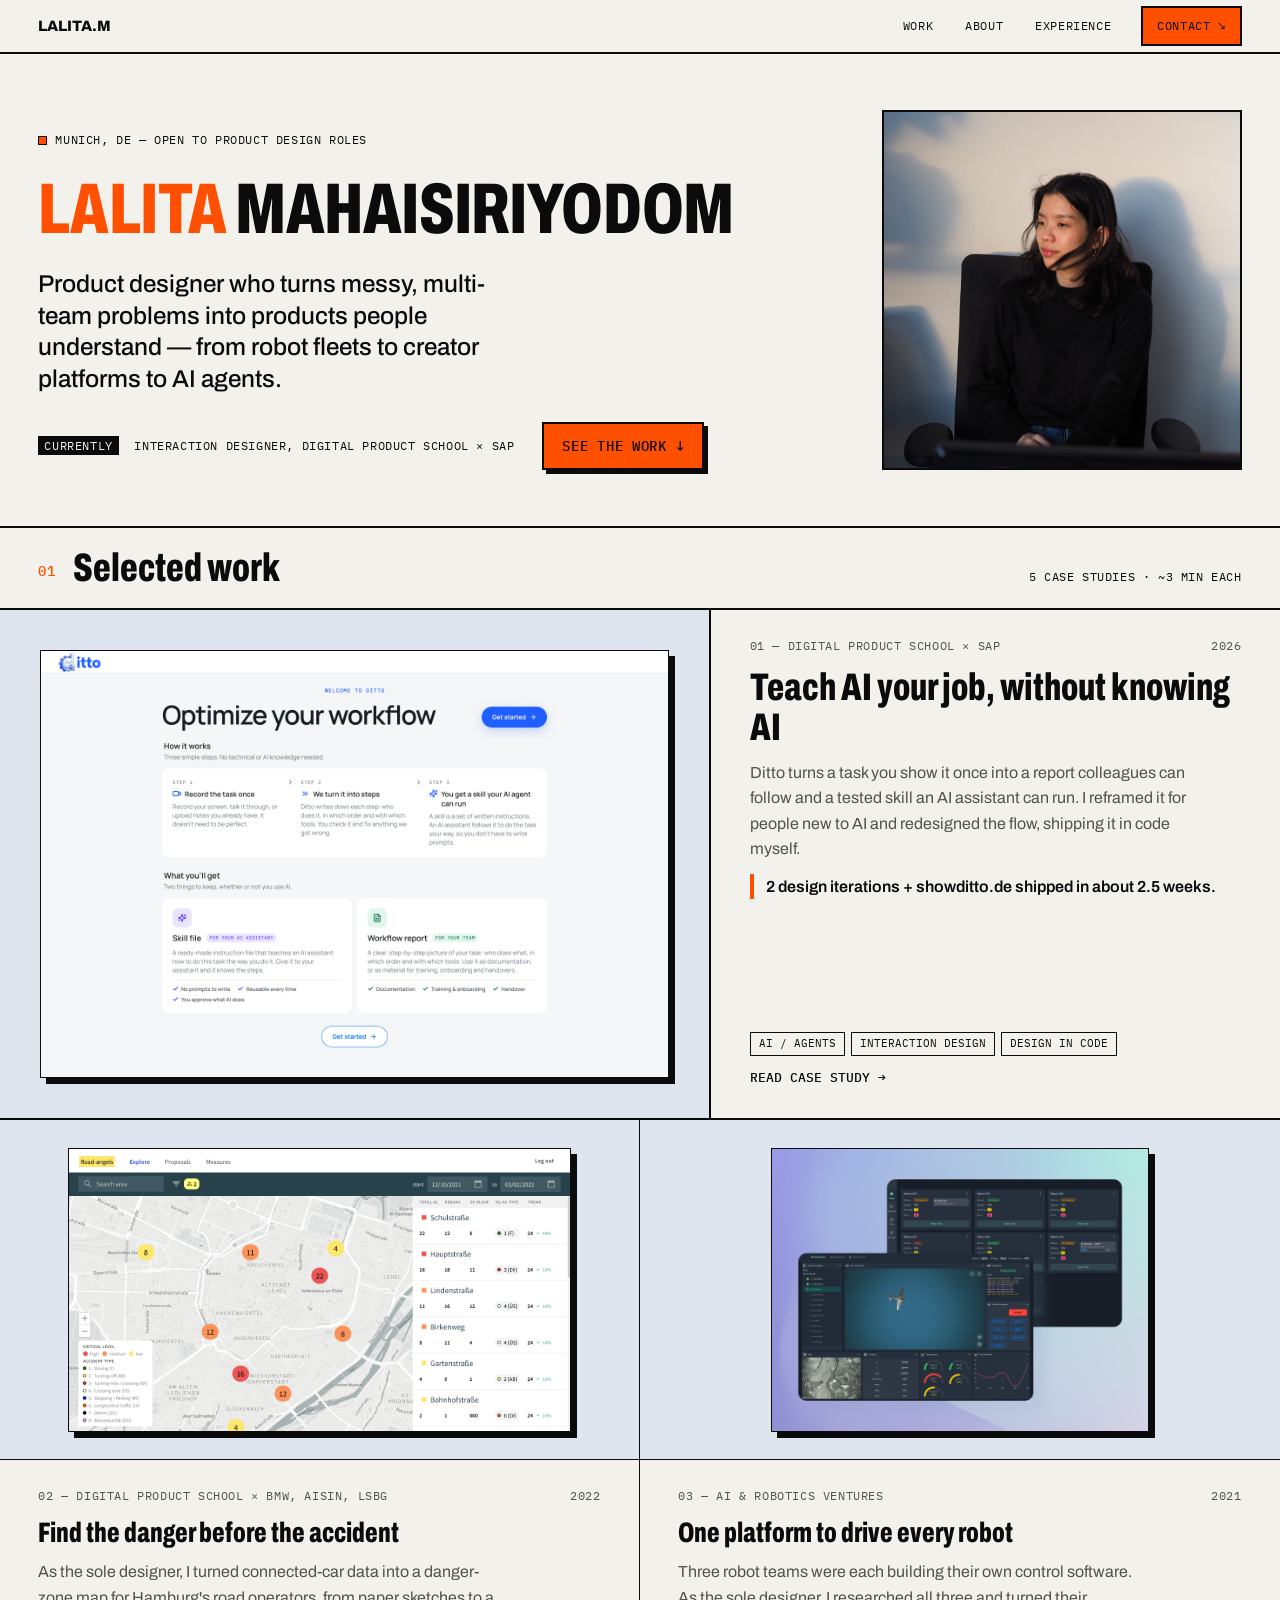
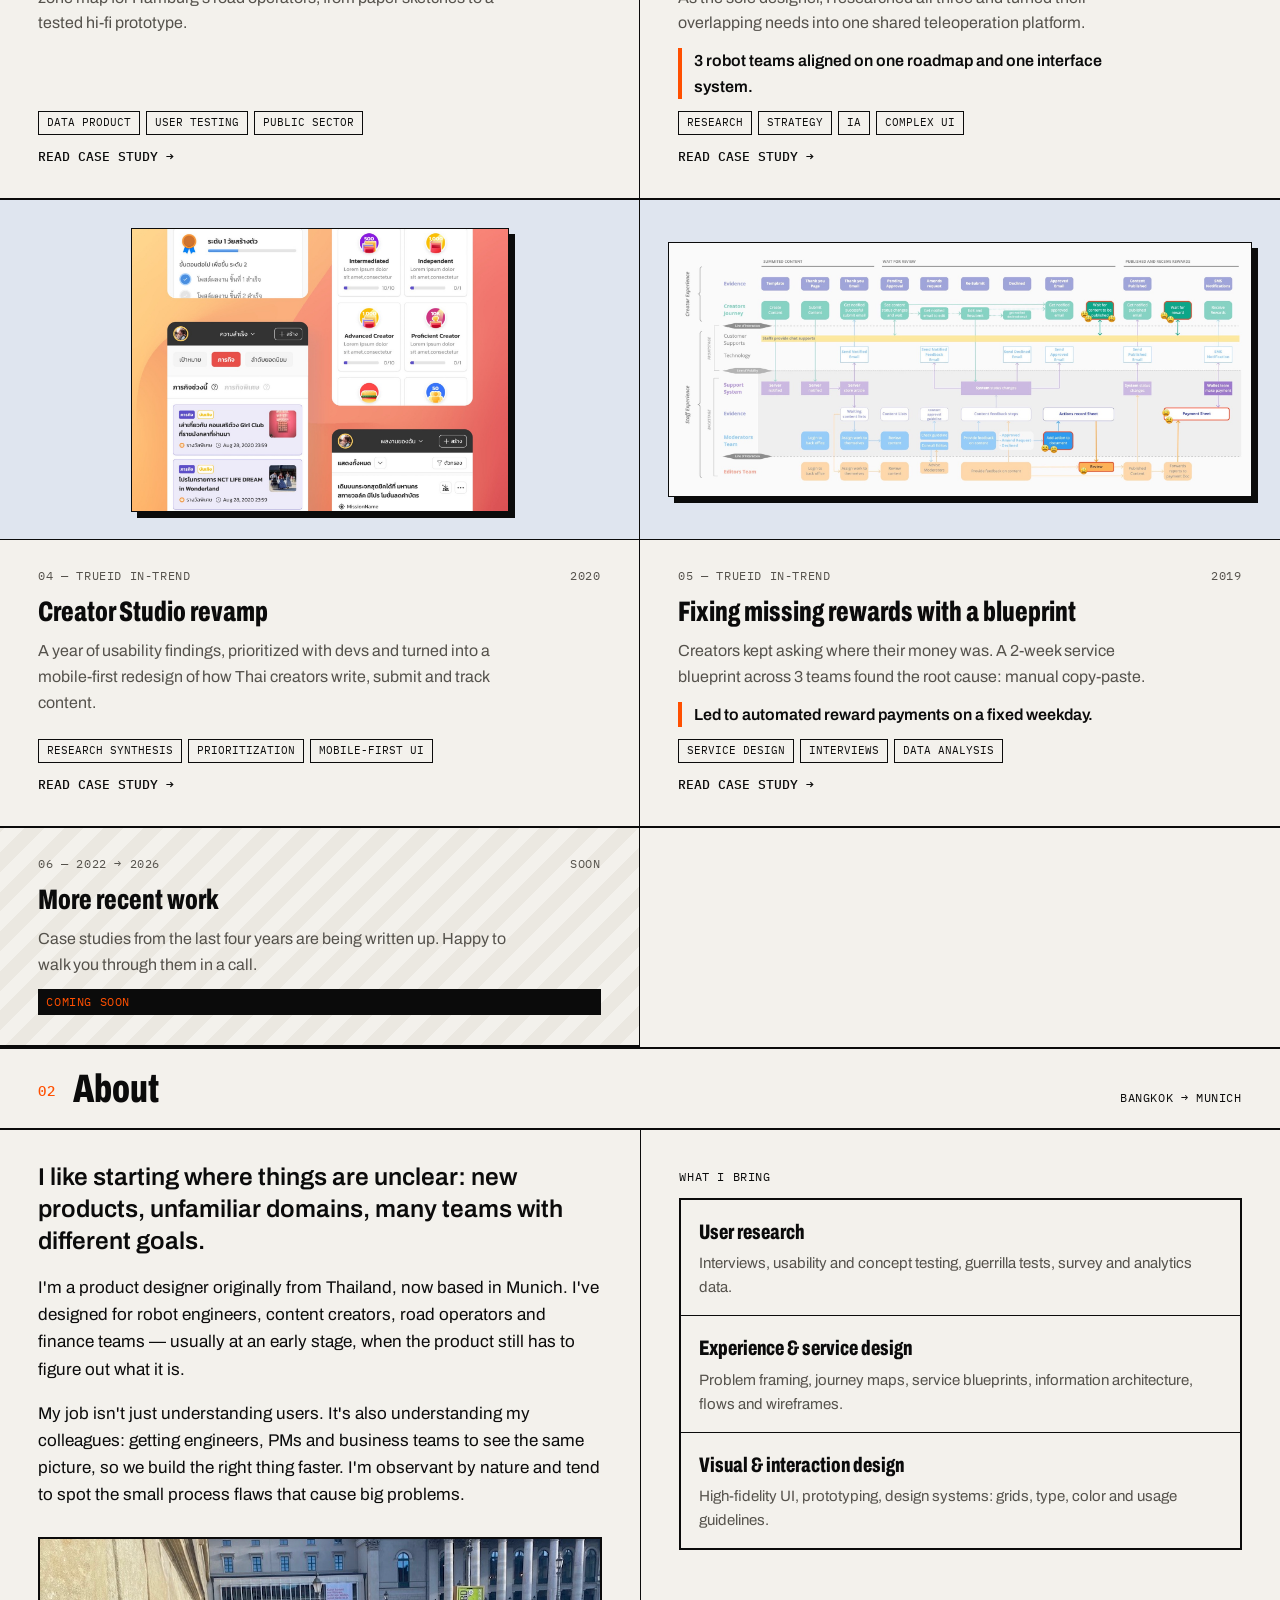
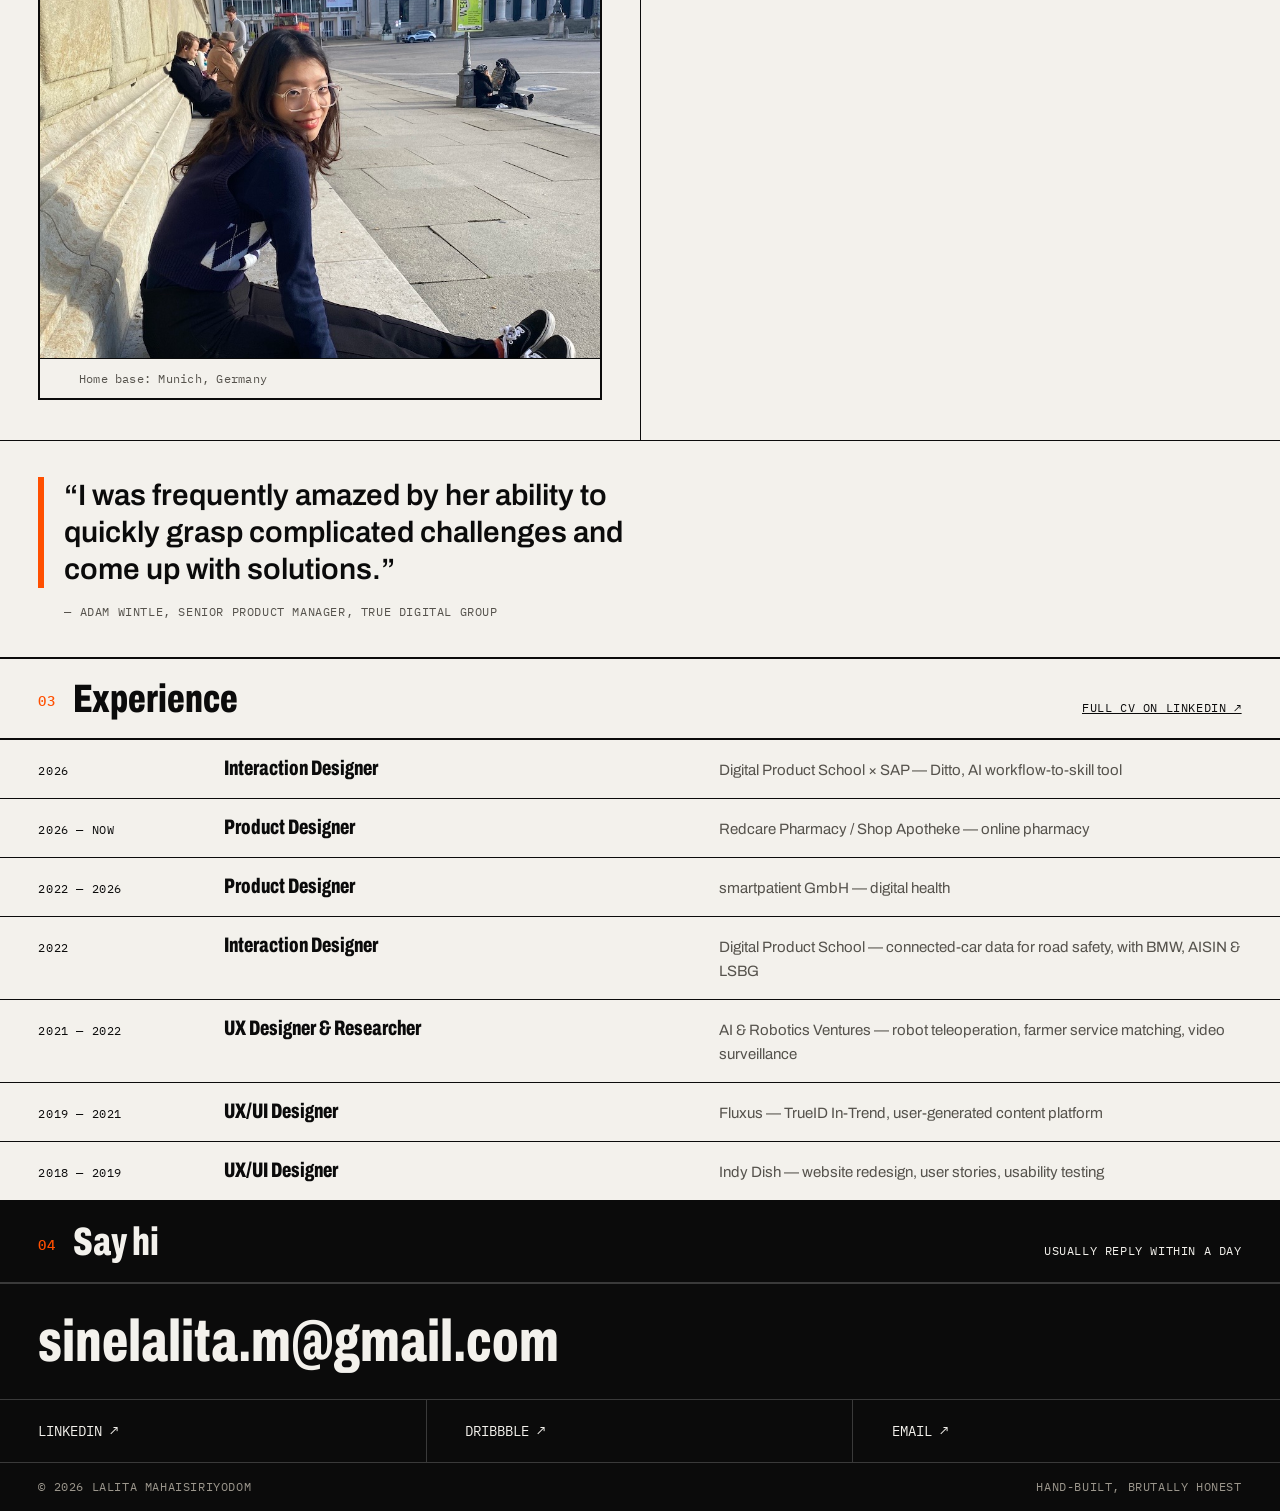
==== index.html @ e08ae497 "Iteration 2: toned-down brutalism - Name ~45% smaller on one line beside the portrait; marquee remov" ====
<!doctype html>
<html lang="en">
<head>
  <meta charset="utf-8" />
  <meta name="viewport" content="width=device-width, initial-scale=1" />
  <title>Lalita Mahaisiriyodom — Product Designer</title>
  <meta name="description" content="Product designer in Munich. I turn complex, multi-team problems into clear products — from robot fleets to creator platforms to AI workflows." />
  <meta property="og:title" content="Lalita Mahaisiriyodom — Product Designer" />
  <meta property="og:description" content="Research-led product designer in Munich. Selected work and case studies." />
  <meta property="og:image" content="img/portrait-light.jpg" />
  <link rel="icon" href="data:image/svg+xml,<svg xmlns='http://www.w3.org/2000/svg' viewBox='0 0 100 100'><rect width='100' height='100' fill='%23ff4f00'/><text x='50' y='74' font-size='70' font-family='Arial Black,Arial' font-weight='900' text-anchor='middle'>L</text></svg>" />
  <link rel="preconnect" href="https://fonts.googleapis.com" />
  <link rel="preconnect" href="https://fonts.gstatic.com" crossorigin />
  <link href="https://fonts.googleapis.com/css2?family=Archivo:wdth,wght@62..125,400..900&family=IBM+Plex+Mono:wght@400;500&display=swap" rel="stylesheet" />
  <link rel="stylesheet" href="style.css" />
</head>
<body>

  <header class="bar">
    <a class="home" href="#top">LALITA.M</a>
    <nav class="mono">
      <a href="#work">Work</a>
      <a href="#about">About</a>
      <a href="#experience">Experience</a>
      <a class="cta" href="#contact">Contact ↘</a>
    </nav>
  </header>

  <main id="top">
    <!-- ================= HERO ================= -->
    <section class="hero">
      <div class="hero-main">
        <div class="hero-text">
          <p class="mono"><i class="dot"></i>Munich, DE — open to product design roles</p>
          <h1 class="hero-name"><span class="nick">Lalita</span> Mahaisiriyodom</h1>
          <p class="hero-lede">Product designer who turns messy, multi-team problems into products people understand — from robot fleets to creator platforms to AI agents.</p>
          <div class="hero-foot">
            <p class="mono"><span class="label-inv">Currently</span> Interaction designer, Digital Product School × SAP</p>
            <a class="btn" href="#work">See the work ↓</a>
          </div>
        </div>
        <div class="hero-photo">
          <img src="img/portrait-light.jpg" alt="Lalita sitting in an office chair in late afternoon light" />
        </div>
      </div>
    </section>

    <!-- ================= WORK ================= -->
    <section class="section" id="work">
      <div class="section-head">
        <h2><span class="num">01</span> Selected work</h2>
        <span class="mono">5 case studies · ~3 min each</span>
      </div>

      <div class="work-grid">
        <a class="card card-feature" href="work/ditto.html">
          <div class="card-img"><img src="img/ditto-welcome.png" alt="Ditto welcome page: Optimize your workflow" /></div>
          <div class="card-body">
            <div class="card-meta mono"><span>01 — Digital Product School × SAP</span><span>2026</span></div>
            <h3>Teach AI your job, without knowing AI</h3>
            <p>Ditto turns a task you show it once into a report colleagues can follow and a tested skill an AI assistant can run. I reframed it for people new to AI and redesigned the flow, shipping it in code myself.</p>
            <p class="impact">2 design iterations + showditto.de shipped in about 2.5 weeks.</p>
            <div class="tags"><span>AI / agents</span><span>Interaction design</span><span>Design in code</span></div>
            <span class="go">Read case study →</span>
          </div>
        </a>

        <a class="card" href="work/accident-busters.html">
          <div class="card-img"><img src="img/ab-final-map.jpg" alt="Accident Busters map of danger zones with a ranked list of streets" /></div>
          <div class="card-body">
            <div class="card-meta mono"><span>02 — Digital Product School × BMW, AISIN, LSBG</span><span>2022</span></div>
            <h3>Find the danger before the accident</h3>
            <p>As the sole designer, I turned connected-car data into a danger-zone map for Hamburg's road operators, from paper sketches to a tested hi-fi prototype.</p>
            <div class="tags"><span>Data product</span><span>User testing</span><span>Public sector</span></div>
            <span class="go">Read case study →</span>
          </div>
        </a>

        <a class="card" href="work/teleops.html">
          <div class="card-img"><img src="img/teleops-hero.jpg" alt="Dark teleoperation dashboard showing a live drone camera feed and robot telemetry" /></div>
          <div class="card-body">
            <div class="card-meta mono"><span>03 — AI &amp; Robotics Ventures</span><span>2021</span></div>
            <h3>One platform to drive every robot</h3>
            <p>Three robot teams were each building their own control software. As the sole designer, I researched all three and turned their overlapping needs into one shared teleoperation platform.</p>
            <p class="impact">3 robot teams aligned on one roadmap and one interface system.</p>
            <div class="tags"><span>Research</span><span>Strategy</span><span>IA</span><span>Complex UI</span></div>
            <span class="go">Read case study →</span>
          </div>
        </a>

        <a class="card" href="work/creator-studio.html">
          <div class="card-img"><img src="img/intrend-hero.jpg" alt="Mobile and desktop screens of the In-Trend creator studio" /></div>
          <div class="card-body">
            <div class="card-meta mono"><span>04 — TrueID In-Trend</span><span>2020</span></div>
            <h3>Creator Studio revamp</h3>
            <p>A year of usability findings, prioritized with devs and turned into a mobile-first redesign of how Thai creators write, submit and track content.</p>
            <div class="tags"><span>Research synthesis</span><span>Prioritization</span><span>Mobile-first UI</span></div>
            <span class="go">Read case study →</span>
          </div>
        </a>

        <a class="card" href="work/service-blueprint.html">
          <div class="card-img"><img src="img/blueprint-wide.jpg" alt="Service design blueprint with swimlanes for creators, editors and wallet team" /></div>
          <div class="card-body">
            <div class="card-meta mono"><span>05 — TrueID In-Trend</span><span>2019</span></div>
            <h3>Fixing missing rewards with a blueprint</h3>
            <p>Creators kept asking where their money was. A 2-week service blueprint across 3 teams found the root cause: manual copy-paste.</p>
            <p class="impact">Led to automated reward payments on a fixed weekday.</p>
            <div class="tags"><span>Service design</span><span>Interviews</span><span>Data analysis</span></div>
            <span class="go">Read case study →</span>
          </div>
        </a>


        <div class="card card-wip">
          <div class="card-body">
            <div class="card-meta mono"><span>06 — 2022 → 2026</span><span>Soon</span></div>
            <h3>More recent work</h3>
            <p>Case studies from the last four years are being written up. Happy to walk you through them in a call.</p>
            <span class="stamp mono">Coming soon</span>
          </div>
        </div>
      </div>
    </section>

    <!-- ================= ABOUT ================= -->
    <section class="section" id="about">
      <div class="section-head">
        <h2><span class="num">02</span> About</h2>
        <span class="mono">Bangkok → Munich</span>
      </div>
      <div class="about">
        <div>
          <p class="big">I like starting where things are unclear: new products, unfamiliar domains, many teams with different goals.</p>
          <p>I'm a product designer originally from Thailand, now based in Munich. I've designed for robot engineers, content creators, road operators and finance teams — usually at an early stage, when the product still has to figure out what it is.</p>
          <p>My job isn't just understanding users. It's also understanding my colleagues: getting engineers, PMs and business teams to see the same picture, so we build the right thing faster. I'm observant by nature and tend to spot the small process flaws that cause big problems.</p>
          <figure class="about-photo">
            <img src="img/munich.jpg" alt="Lalita sitting on the steps in front of the Nationaltheater in Munich" />
            <figcaption>Home base: Munich, Germany</figcaption>
          </figure>
        </div>
        <div>
          <span class="label">What I bring</span>
          <div class="skills">
            <div>
              <h4>User research</h4>
              <p>Interviews, usability and concept testing, guerrilla tests, survey and analytics data.</p>
            </div>
            <div>
              <h4>Experience &amp; service design</h4>
              <p>Problem framing, journey maps, service blueprints, information architecture, flows and wireframes.</p>
            </div>
            <div>
              <h4>Visual &amp; interaction design</h4>
              <p>High-fidelity UI, prototyping, design systems: grids, type, color and usage guidelines.</p>
            </div>
          </div>
        </div>
      </div>
      <div class="quote">
        <blockquote>“I was frequently amazed by her ability to quickly grasp complicated challenges and come up with solutions.”</blockquote>
        <cite class="mono">— Adam Wintle, Senior Product Manager, True Digital Group</cite>
      </div>
    </section>

    <!-- ================= EXPERIENCE ================= -->
    <section class="section" id="experience">
      <div class="section-head">
        <h2><span class="num">03</span> Experience</h2>
        <a class="mono" href="https://www.linkedin.com/in/sinelalita" target="_blank" rel="noopener">Full CV on LinkedIn ↗</a>
      </div>
      <ul class="xp">
        <li>
          <span class="mono">2026</span>
          <span class="role">Interaction Designer</span>
          <span class="muted">Digital Product School × SAP — Ditto, AI workflow-to-skill tool</span>
        </li>
        <li>
          <span class="mono">2026 — Now</span>
          <span class="role">Product Designer</span>
          <span class="muted">Redcare Pharmacy / Shop Apotheke — online pharmacy</span>
        </li>
        <li>
          <span class="mono">2022 — 2026</span>
          <span class="role">Product Designer</span>
          <span class="muted">smartpatient GmbH — digital health</span>
        </li>
        <li>
          <span class="mono">2022</span>
          <span class="role">Interaction Designer</span>
          <span class="muted">Digital Product School — connected-car data for road safety, with BMW, AISIN &amp; LSBG</span>
        </li>
        <li>
          <span class="mono">2021 — 2022</span>
          <span class="role">UX Designer &amp; Researcher</span>
          <span class="muted">AI &amp; Robotics Ventures — robot teleoperation, farmer service matching, video surveillance</span>
        </li>
        <li>
          <span class="mono">2019 — 2021</span>
          <span class="role">UX/UI Designer</span>
          <span class="muted">Fluxus — TrueID In-Trend, user-generated content platform</span>
        </li>
        <li>
          <span class="mono">2018 — 2019</span>
          <span class="role">UX/UI Designer</span>
          <span class="muted">Indy Dish — website redesign, user stories, usability testing</span>
        </li>
      </ul>
    </section>

    <!-- ================= CONTACT ================= -->
    <section class="contact" id="contact">
      <div class="section-head">
        <h2><span class="num">04</span> Say hi</h2>
        <span class="mono">Usually reply within a day</span>
      </div>
      <a class="contact-big" href="mailto:sinelalita.m@gmail.com">sinelalita.m<br />@gmail.com</a>
      <div class="contact-links">
        <a href="https://www.linkedin.com/in/sinelalita" target="_blank" rel="noopener">LinkedIn ↗</a>
        <a href="https://dribbble.com/sinelalita" target="_blank" rel="noopener">Dribbble ↗</a>
        <a href="mailto:sinelalita.m@gmail.com">Email ↗</a>
      </div>
    </section>
  </main>

  <footer class="mono">
    <span>© 2026 Lalita Mahaisiriyodom</span>
    <span>Hand-built, brutally honest</span>
  </footer>
</body>
</html>
---- style.css ----
/* ==========================================================
   Lalita Mahaisiriyodom — portfolio · Iteration 2
   Toned-down brutalism: hard grid, mono labels, one accent.
   One loud element per screen. 2px lines for structure,
   1px inside. The work is the star, the frame stays calm.
   ========================================================== */

:root {
  --paper: #f3f1ec;
  --ink: #0b0b0b;
  --muted: #55524c;
  --accent: #ff4f00;
  --shot: #dfe5ef;
  --line: 2px solid var(--ink);
  --thin: 1px solid var(--ink);
  --gutter: clamp(16px, 3vw, 40px);
  --display: 'Archivo', 'Arial Narrow', sans-serif;
  --mono: 'IBM Plex Mono', ui-monospace, monospace;
}

* { box-sizing: border-box; margin: 0; padding: 0; }
html { scroll-behavior: smooth; }
body {
  background: var(--paper);
  color: var(--ink);
  font-family: var(--display);
  font-size: 17px;
  line-height: 1.6;
  -webkit-font-smoothing: antialiased;
}
img { display: block; max-width: 100%; height: auto; }
a { color: inherit; }
::selection { background: var(--accent); color: var(--ink); }

.mono, .label {
  font-family: var(--mono);
  font-size: 12px;
  letter-spacing: 0.05em;
  text-transform: uppercase;
}

/* condensed display type, used sparingly */
.hero-name, .section-head h2, .card h3, .cs-title, .chapter-head h2, .next .t, .contact-big, .steps h4, .skills h4, .xp .role {
  font-variation-settings: 'wdth' 68;
  font-stretch: 68%;
  font-weight: 800;
}

/* ---------- top bar ---------- */
.bar {
  position: sticky; top: 0; z-index: 10;
  display: flex; justify-content: space-between; align-items: stretch;
  background: var(--paper);
  border-bottom: var(--line);
}
.bar a { text-decoration: none; display: flex; align-items: center; padding: 14px var(--gutter); }
.bar .home { font-weight: 800; font-size: 15px; }
.bar nav { display: flex; align-items: center; gap: 4px; padding-right: var(--gutter); }
.bar nav a { padding: 8px 14px; }
.bar nav a:hover { text-decoration: underline; text-decoration-thickness: 2px; text-underline-offset: 4px; }
.bar nav a.cta { background: var(--accent); border: var(--line); margin-left: 12px; }
.bar nav a.cta:hover { background: var(--ink); color: var(--accent); text-decoration: none; }

/* ---------- hero ---------- */
.hero { border-bottom: var(--line); }
.hero-main {
  display: grid;
  grid-template-columns: 1fr minmax(260px, 360px);
  gap: clamp(24px, 4vw, 56px);
  align-items: end;
  padding: clamp(32px, 5vw, 56px) var(--gutter);
}
.hero-text { display: flex; flex-direction: column; gap: 26px; }
.dot {
  display: inline-block; width: 9px; height: 9px;
  background: var(--accent); border: 1px solid var(--ink);
  margin-right: 8px; vertical-align: -1px;
  animation: blink 1.4s steps(2, start) infinite;
}
@keyframes blink { to { visibility: hidden; } }
.hero-name {
  text-transform: uppercase;
  font-size: clamp(40px, 5.6vw, 84px);
  line-height: 0.95;
  letter-spacing: -0.005em;
}
.hero-name .nick { color: var(--accent); }
.hero-lede {
  font-size: clamp(20px, 1.9vw, 28px);
  line-height: 1.3;
  font-weight: 500;
  max-width: 34ch;
}
.hero-foot { display: flex; flex-wrap: wrap; align-items: center; gap: 16px 28px; }
.label-inv { background: var(--ink); color: var(--paper); padding: 2px 6px; margin-right: 8px; }
.btn {
  display: inline-block; text-decoration: none;
  font-family: var(--mono); font-size: 14px; font-weight: 500; text-transform: uppercase; letter-spacing: 0.05em;
  background: var(--accent); border: var(--line);
  padding: 11px 18px;
  box-shadow: 4px 4px 0 var(--ink);
  transition: transform 0.08s, box-shadow 0.08s;
}
.btn:hover { transform: translate(2px, 2px); box-shadow: 2px 2px 0 var(--ink); }
.hero-photo { position: relative; border: var(--line); }
.hero-photo img { width: 100%; aspect-ratio: 1; object-fit: cover; object-position: 50% 30%; }
.hero-photo .tag { position: absolute; left: 10px; bottom: 10px; background: var(--paper); border: var(--thin); padding: 3px 8px; }

/* ---------- sections ---------- */
.section { border-bottom: var(--line); }
.section-head {
  display: flex; justify-content: space-between; align-items: baseline; gap: 16px;
  padding: 20px var(--gutter);
  border-bottom: var(--line);
}
.section-head h2 { font-size: clamp(30px, 3.1vw, 46px); line-height: 1; }
.section-head h2 .num, .chapter-head .n {
  font-family: var(--mono); font-size: 14px; font-weight: 500;
  font-variation-settings: normal; font-stretch: normal;
  color: var(--accent); margin-right: 12px; vertical-align: middle; letter-spacing: 0.05em;
}

/* ---------- work cards ---------- */
.work-grid { display: grid; grid-template-columns: 1fr 1fr; }
.card {
  display: flex; flex-direction: column;
  text-decoration: none; background: var(--paper);
  border-bottom: var(--line);
}
.card:nth-child(even):not(.card-feature) { border-right: var(--thin); }
.card-feature { grid-column: 1 / -1; display: grid; grid-template-columns: 1.25fr 1fr; }
/* every card image is a framed screen on a calm background: never cropped */
.card-img {
  background: var(--shot);
  display: grid; place-items: center;
  height: 340px;
  padding: 28px;
  border-bottom: var(--thin);
  overflow: hidden;
}
.card-img img {
  width: auto; max-width: 100%; max-height: 284px;
  object-fit: contain;
  border: 1.5px solid var(--ink);
  box-shadow: 6px 6px 0 var(--ink);
  background: #fff;
  transition: transform 0.15s, box-shadow 0.15s;
}
.card:hover .card-img img { transform: translate(-2px, -2px); box-shadow: 8px 8px 0 var(--ink); }
.card-feature .card-img { height: auto; min-height: 460px; padding: 40px; border-bottom: 0; border-right: var(--line); }
.card-feature .card-img img { max-height: 520px; }
.card-body { display: flex; flex-direction: column; gap: 12px; padding: 26px var(--gutter) 30px; flex: 1; }
.card-meta { display: flex; justify-content: space-between; gap: 12px; color: var(--muted); }
.card h3 { font-size: clamp(24px, 2.2vw, 32px); line-height: 1.05; }
.card-feature h3 { font-size: clamp(30px, 3vw, 44px); }
.card p { color: var(--muted); max-width: 52ch; font-size: 16px; }
.card .impact { border-left: 4px solid var(--accent); padding-left: 12px; color: var(--ink); font-weight: 600; }
.card:hover h3 { text-decoration: underline; text-decoration-color: var(--accent); text-decoration-thickness: 3px; text-underline-offset: 5px; }
.tags { display: flex; flex-wrap: wrap; gap: 6px; margin-top: auto; }
.tags span { font-family: var(--mono); font-size: 11px; text-transform: uppercase; border: var(--thin); padding: 2px 8px; }
.card .go { font-family: var(--mono); font-size: 13px; text-transform: uppercase; font-weight: 500; }

/* in-progress card */
.card-wip { background: repeating-linear-gradient(-45deg, var(--paper) 0 14px, #ebe8e1 14px 28px); }
.stamp { display: inline-block; background: var(--ink); color: var(--accent); padding: 3px 8px; }

/* ---------- about ---------- */
.about { display: grid; grid-template-columns: 1fr 1fr; }
.about > div { padding: 32px var(--gutter) 40px; }
.about > div + div { border-left: var(--thin); }
.about p + p { margin-top: 1em; }
.about .big { font-size: clamp(20px, 1.9vw, 26px); line-height: 1.3; font-weight: 600; }
.about-photo { margin-top: 28px; border: var(--line); }
.about-photo img { width: 100%; aspect-ratio: 4 / 3; object-fit: cover; object-position: 50% 45%; }
.about-photo figcaption { border-top: var(--thin); }
.skills { display: grid; border: var(--line); margin-top: 8px; }
.skills > div { padding: 16px 18px; }
.skills > div + div { border-top: var(--thin); }
.skills h4 { font-size: 21px; margin-bottom: 2px; }
.skills p { color: var(--muted); font-size: 15px; }
.quote { padding: 36px var(--gutter); border-top: var(--thin); }
.quote blockquote {
  font-size: clamp(22px, 2.3vw, 32px); line-height: 1.25; font-weight: 600;
  max-width: 36ch; border-left: 6px solid var(--accent); padding-left: 20px;
}
.quote cite { display: block; margin-top: 14px; padding-left: 26px; font-style: normal; color: var(--muted); }

/* ---------- experience ---------- */
.xp { list-style: none; }
.xp li {
  display: grid; grid-template-columns: 170px 1.1fr 1.2fr; gap: 16px; align-items: baseline;
  padding: 16px var(--gutter); border-bottom: var(--thin);
}
.xp li:last-child { border-bottom: 0; }
.xp li:hover { background: #e9e6df; }
.xp .role { font-size: 21px; line-height: 1.15; }
.xp .muted { color: var(--muted); font-size: 15px; }

/* ---------- contact ---------- */
.contact { background: var(--ink); color: var(--paper); }
.contact .section-head { border-color: #3a3a3a; }
.contact-big {
  display: block; padding: 28px var(--gutter);
  font-size: clamp(32px, 4.6vw, 66px); line-height: 1;
  text-decoration: none; border-bottom: 1px solid #3a3a3a; overflow-wrap: anywhere;
}
.contact-big br { display: none; }
.contact-big:hover { color: var(--accent); }
.contact-links { display: grid; grid-template-columns: repeat(3, 1fr); }
.contact-links a {
  padding: 20px var(--gutter); text-decoration: none; border-right: 1px solid #3a3a3a;
  font-family: var(--mono); text-transform: uppercase; font-size: 14px;
}
.contact-links a:last-child { border-right: 0; }
.contact-links a:hover { background: var(--paper); color: var(--ink); }
footer {
  display: flex; justify-content: space-between; flex-wrap: wrap; gap: 8px;
  padding: 14px var(--gutter); background: var(--ink); color: #9b968c; border-top: 1px solid #3a3a3a;
}

/* ==========================================================
   CASE STUDY PAGES
   ========================================================== */
.cs-hero { border-bottom: var(--line); }
.cs-crumb { display: flex; justify-content: space-between; padding: 14px var(--gutter); border-bottom: var(--thin); }
.cs-crumb a { text-decoration: none; }
.cs-crumb a:hover { text-decoration: underline; }
.cs-title {
  font-size: clamp(36px, 4.6vw, 68px); line-height: 1;
  padding: 40px var(--gutter) 18px; max-width: 24ch;
}
.cs-title .hl { color: var(--accent); }
.cs-sub {
  padding: 0 var(--gutter) 36px;
  font-size: clamp(18px, 1.6vw, 22px); line-height: 1.4; font-weight: 500; max-width: 46ch;
}
.cs-meta { display: grid; grid-template-columns: repeat(4, 1fr); border-top: var(--line); }
.cs-meta > div { padding: 16px var(--gutter); }
.cs-meta > div + div { border-left: var(--thin); }
.cs-meta .label { display: block; color: var(--muted); margin-bottom: 6px; }
.cs-meta p { font-weight: 500; font-size: 15px; line-height: 1.4; }

/* one large, framed hero shot per case: whole image, never cropped */
.cs-cover { border-bottom: var(--line); background: var(--shot); padding: clamp(16px, 4vw, 56px); }
.cs-cover img {
  width: 100%; max-width: 1180px; margin: 0 auto;
  object-fit: contain; border: var(--line); box-shadow: 10px 10px 0 var(--ink); background: #fff;
}

.tldr { display: grid; grid-template-columns: repeat(3, 1fr); border-bottom: var(--line); }
.tldr > div { padding: 26px var(--gutter) 30px; }
.tldr > div + div { border-left: var(--thin); }
.tldr > div:last-child { box-shadow: inset 0 6px 0 var(--accent); }
.tldr h3 { font-family: var(--mono); font-size: 12px; font-weight: 500; text-transform: uppercase; letter-spacing: 0.05em; margin-bottom: 10px; }
.tldr p { font-size: 18px; font-weight: 500; line-height: 1.45; }

.chapter { border-bottom: var(--line); }
.chapter-head {
  display: flex; align-items: baseline; gap: 4px;
  padding: 20px var(--gutter); border-bottom: var(--thin);
}
.chapter-head h2 { font-size: clamp(24px, 2.4vw, 34px); line-height: 1.05; }
.split { display: grid; grid-template-columns: 1fr 1.3fr; }
.split > * { padding: 30px var(--gutter) 34px; }
.split > * + * { border-left: var(--thin); }
.prose { max-width: 62ch; }
.prose p + p, .prose ul + p, .prose p + ul { margin-top: 1em; }
.prose ul { padding-left: 0; list-style: none; }
.prose li { padding-left: 24px; position: relative; }
.prose li + li { margin-top: 8px; }
.prose li::before { content: '■'; position: absolute; left: 0; top: 2px; color: var(--accent); font-size: 12px; }
.prose strong { background: linear-gradient(transparent 62%, rgba(255, 79, 0, 0.3) 62%); }
.prose .lead { font-size: clamp(19px, 1.6vw, 22px); line-height: 1.35; font-weight: 600; }
.chapter > .prose { padding: 30px var(--gutter) 10px; }

figure { border-top: var(--thin); }
.split figure, .chapter > figure:first-child { border-top: 0; }
figure img { width: 100%; background: #fff; }
figcaption {
  font-family: var(--mono); font-size: 12px; letter-spacing: 0.02em;
  padding: 10px var(--gutter); border-top: var(--thin); color: var(--muted);
}
.split figure { padding: 0; display: flex; flex-direction: column; justify-content: center; }
.split figure img { flex: none; object-fit: contain; }
figure img.stacked { border-top: var(--thin); }

.img-row { display: grid; grid-template-columns: repeat(3, 1fr); border-top: var(--thin); }
.img-row img { aspect-ratio: 16 / 10; object-fit: cover; width: 100%; height: 100%; background: #000; }
.img-row > * + * { border-left: var(--thin); }

.steps { display: grid; grid-template-columns: repeat(3, 1fr); }
.steps > div { padding: 24px var(--gutter) 28px; }
.steps > div + div { border-left: var(--thin); }
.steps .k { font-family: var(--mono); font-size: 12px; text-transform: uppercase; display: inline-block; background: var(--ink); color: var(--paper); padding: 2px 8px; margin-bottom: 12px; }
.steps h4 { font-size: 22px; line-height: 1.1; margin-bottom: 6px; }
.steps p { color: var(--muted); font-size: 15px; }

.pull { padding: 30px var(--gutter); border-top: var(--thin); background: var(--ink); color: var(--paper); }
.pull blockquote { font-size: clamp(20px, 2vw, 28px); line-height: 1.3; font-weight: 600; max-width: 40ch; }
.pull blockquote::before { content: '“'; color: var(--accent); }
.pull blockquote::after { content: '”'; color: var(--accent); }
.pull cite { display: block; margin-top: 12px; font-style: normal; color: #bdb8ae; }

.next {
  display: grid; grid-template-columns: 1fr auto; align-items: end; gap: 16px;
  padding: 28px var(--gutter) 32px; text-decoration: none; border-bottom: var(--line);
}
.next .t { font-size: clamp(28px, 3.4vw, 46px); line-height: 1; margin-top: 6px; }
.next .arrow { font-size: clamp(28px, 3.4vw, 46px); font-weight: 800; line-height: 1; transition: transform 0.15s; }
.next:hover .t { text-decoration: underline; text-decoration-color: var(--accent); text-decoration-thickness: 3px; text-underline-offset: 6px; }
.next:hover .arrow { transform: translateX(6px); }

/* two-up figure row */
.img-row-2 { grid-template-columns: 1fr 1fr; }
.img-row-2 figure { border-top: 0; display: flex; flex-direction: column; justify-content: space-between; }
.img-row-2 img { aspect-ratio: auto; height: auto; object-fit: contain; background: #fff; flex: none; }

/* gallery: whole images side by side (e.g. old versions at half size) */
.gallery { display: grid; border-top: var(--thin); }
.gallery.cols-2 { grid-template-columns: repeat(2, 1fr); }
.gallery.cols-3 { grid-template-columns: repeat(3, 1fr); }
.gallery figure { border-top: 0; display: flex; flex-direction: column; justify-content: space-between; background: #fff; }
.gallery figure + figure { border-left: var(--thin); }
.gallery img { width: 100%; height: auto; object-fit: contain; flex: 1; padding: clamp(8px, 1.5vw, 20px); background: #fff; }

/* thumbnail strip: supporting process visuals stay small and grouped */
.thumbs { display: flex; flex-wrap: wrap; gap: 18px; padding: 8px var(--gutter) 30px; align-items: flex-end; }
.thumbs .thumbs-label { width: 100%; color: var(--muted); }
.thumbs figure { border: 0; display: flex; flex-direction: column; gap: 6px; }
.thumbs img { height: 170px; width: auto; border: var(--thin); background: #fff; }
.thumbs figcaption { border: 0; padding: 0; font-size: 11px; text-transform: uppercase; }

/* framed full-width product shot */
.shot { border-top: var(--thin); background: var(--shot); padding: clamp(16px, 4vw, 56px); }
.shot img { max-width: 1180px; margin: 0 auto; border: var(--line); box-shadow: 10px 10px 0 var(--ink); background: #fff; }
.shot figcaption { max-width: 1180px; margin: 18px auto 0; padding: 0; border: 0; color: var(--ink); }

/* ---------- responsive ---------- */
@media (max-width: 860px) {
  body { font-size: 16px; }
  .bar nav a:not(.cta) { display: none; }
  .hero-main { grid-template-columns: 1fr; align-items: start; }
  .hero-photo { max-width: 280px; }
  .about, .work-grid, .card-feature, .split, .tldr, .steps, .img-row, .img-row-2, .gallery.cols-2, .gallery.cols-3 { grid-template-columns: 1fr; }
  .about > div + div, .split > * + *, .tldr > div + div, .steps > div + div, .img-row > * + *, .gallery figure + figure { border-left: 0; border-top: var(--thin); }
  .card:nth-child(even):not(.card-feature) { border-right: 0; }
  .card-img { height: 260px; padding: 20px; }
  .card-img img { max-height: 220px; }
  .card-feature .card-img { min-height: 0; height: auto; padding: 20px; border-right: 0; border-bottom: var(--thin); }
  .cs-meta { grid-template-columns: 1fr 1fr; }
  .cs-meta > div:nth-child(3) { border-left: 0; }
  .cs-meta > div:nth-child(n + 3) { border-top: var(--thin); }
  .xp li { grid-template-columns: 1fr; gap: 2px; }
  .contact-links { grid-template-columns: 1fr; }
  .contact-links a { border-right: 0; border-bottom: 1px solid #3a3a3a; }
  .thumbs img { height: 120px; }
  .cs-cover img, .shot img { box-shadow: 6px 6px 0 var(--ink); }
}

@media (prefers-reduced-motion: reduce) {
  .dot { animation: none; }
  .card-img img, .next .arrow { transition: none; }
  html { scroll-behavior: auto; }
}
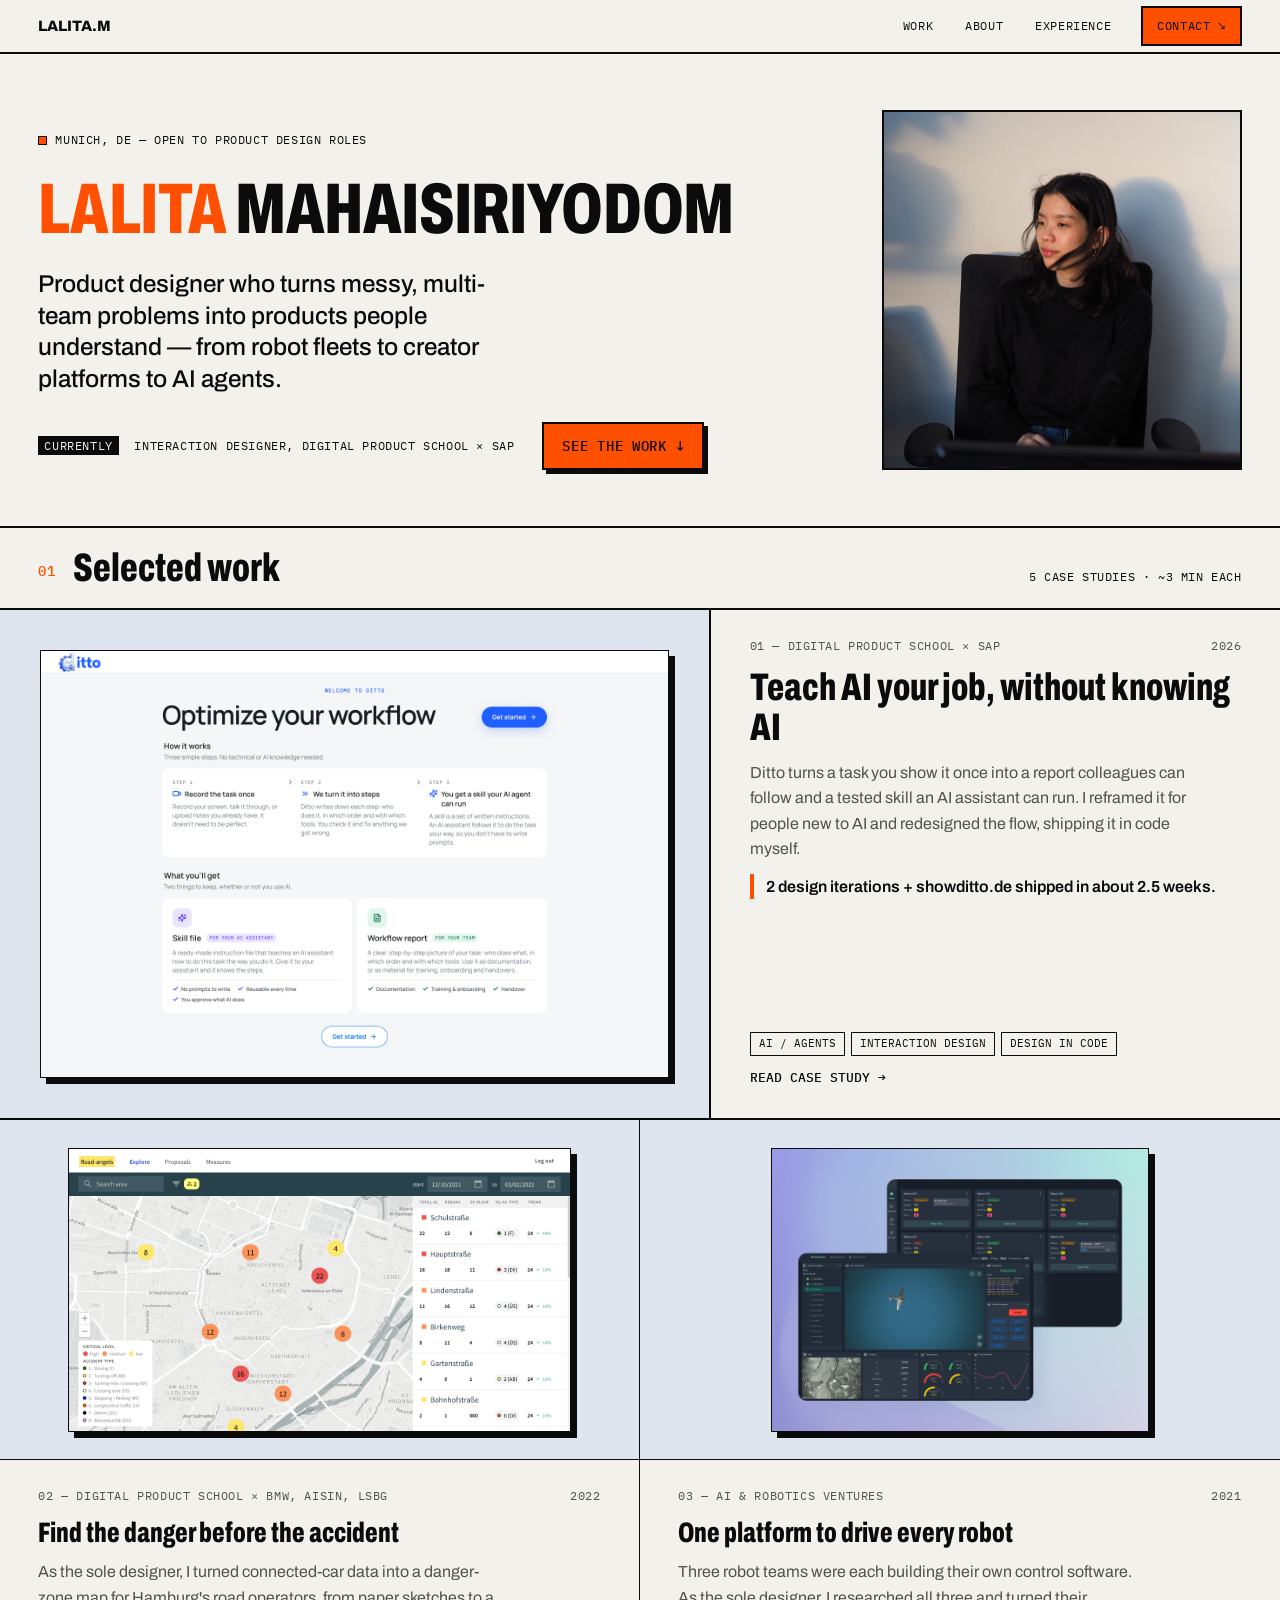
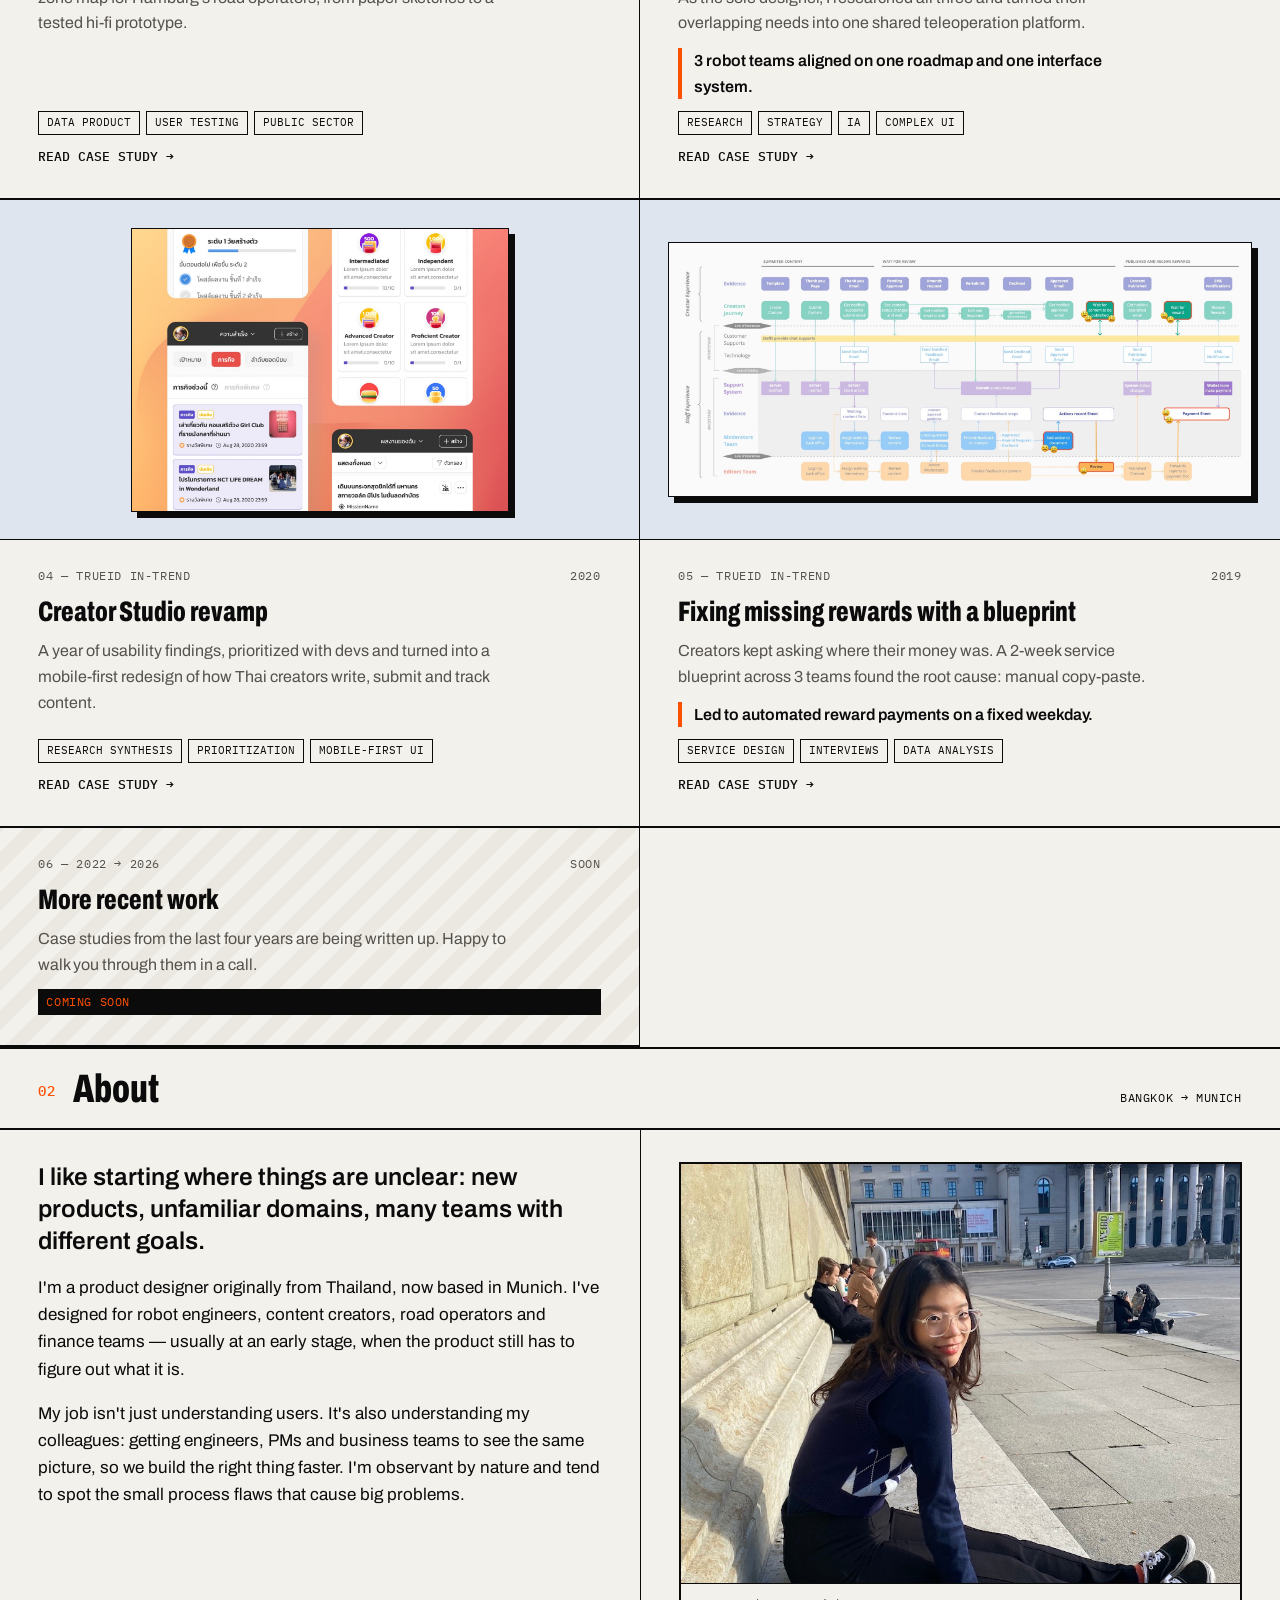
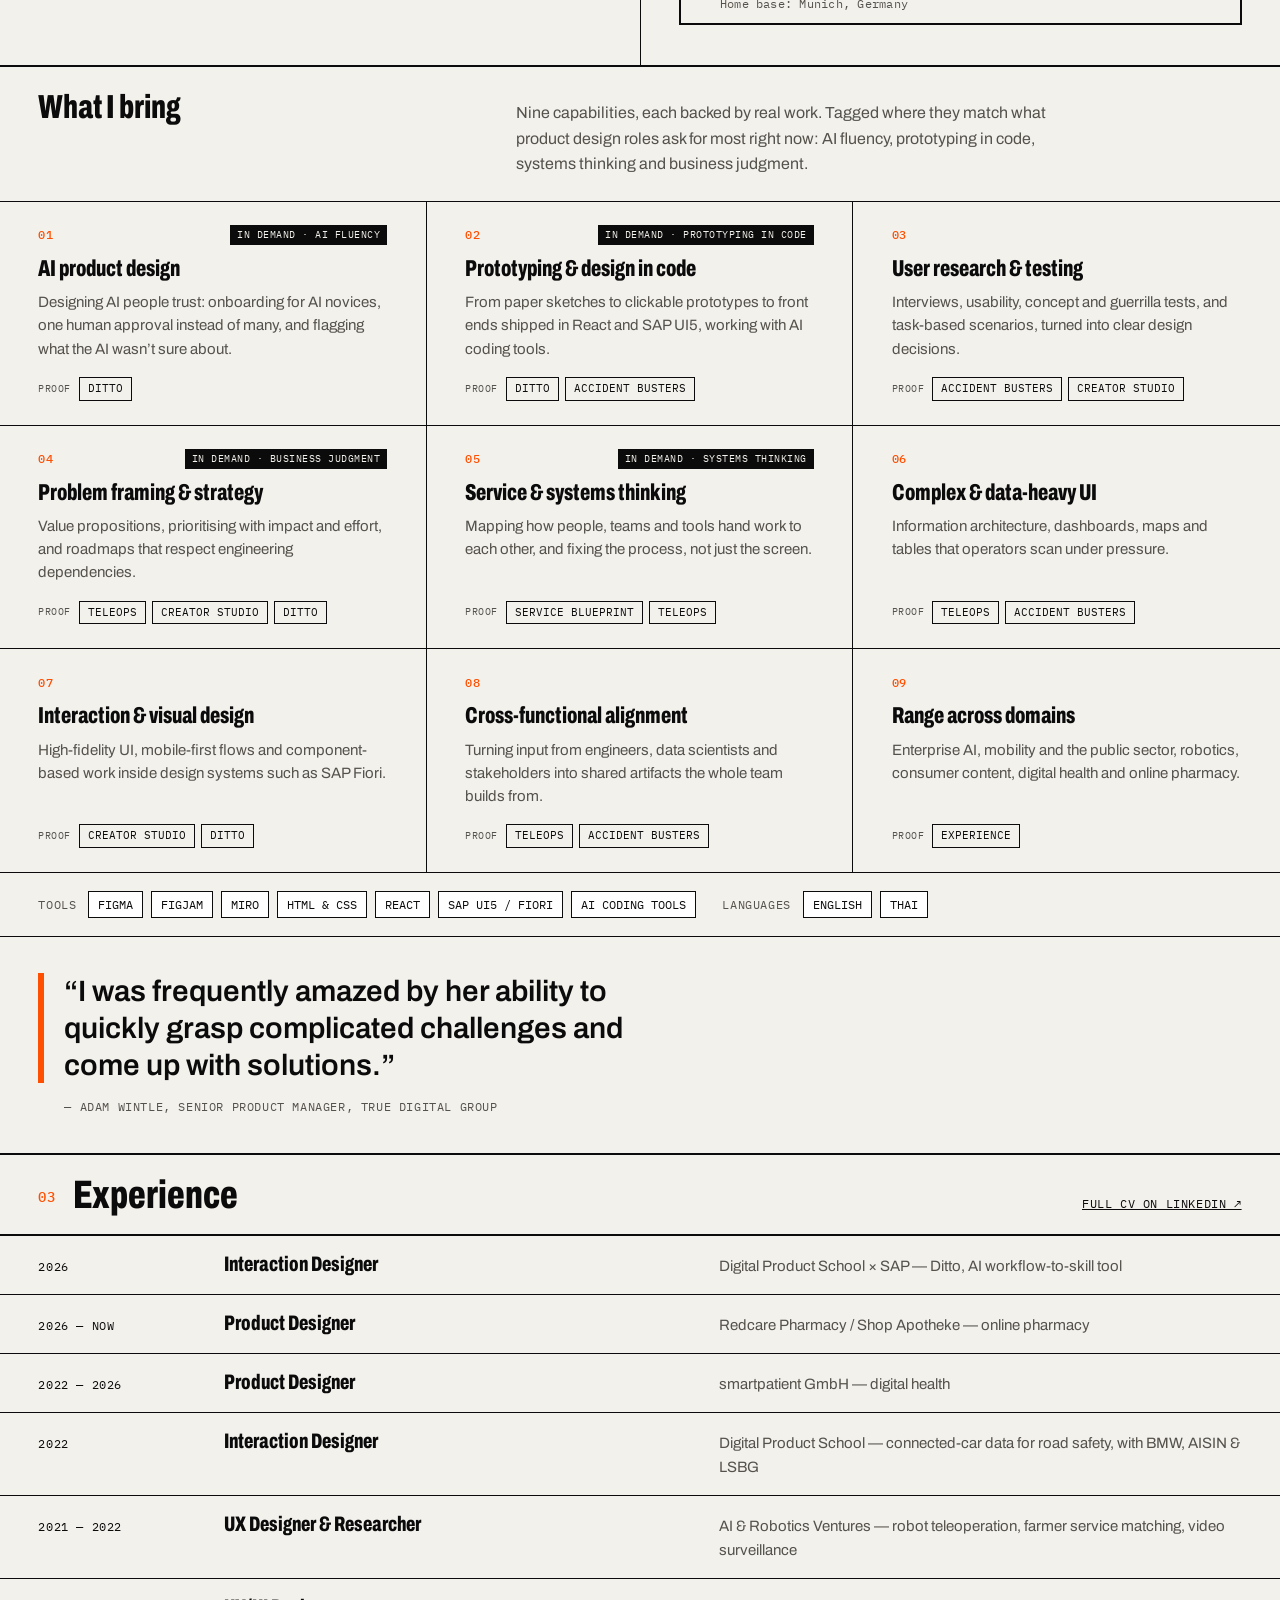
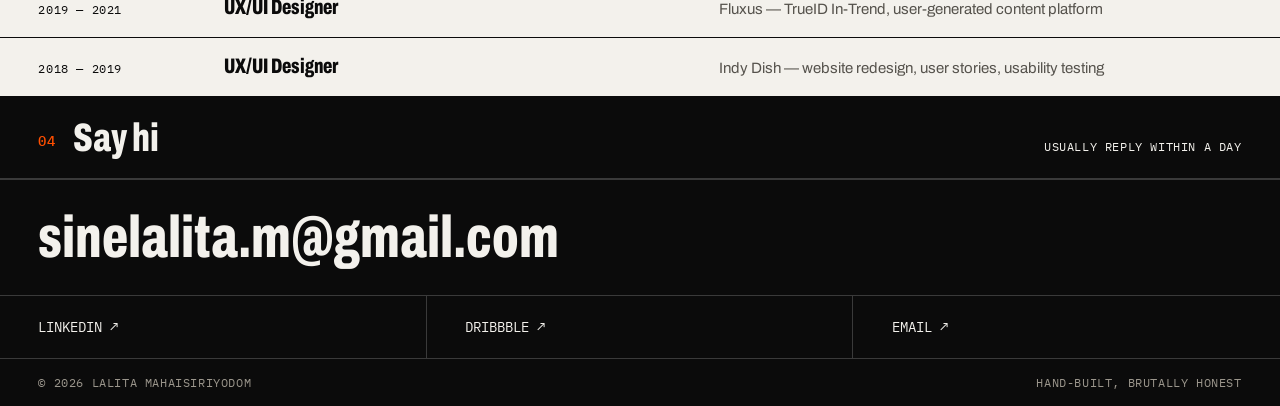
==== commit c9d2481c: "About: expand What I bring into a 9-capability map with proof links and market tags Co-Authored-By: " ====
--- a/index.html
+++ b/index.html
@@ -134,27 +134,80 @@
           <p class="big">I like starting where things are unclear: new products, unfamiliar domains, many teams with different goals.</p>
           <p>I'm a product designer originally from Thailand, now based in Munich. I've designed for robot engineers, content creators, road operators and finance teams — usually at an early stage, when the product still has to figure out what it is.</p>
           <p>My job isn't just understanding users. It's also understanding my colleagues: getting engineers, PMs and business teams to see the same picture, so we build the right thing faster. I'm observant by nature and tend to spot the small process flaws that cause big problems.</p>
+        </div>
+        <div>
           <figure class="about-photo">
             <img src="img/munich.jpg" alt="Lalita sitting on the steps in front of the Nationaltheater in Munich" />
             <figcaption>Home base: Munich, Germany</figcaption>
           </figure>
         </div>
-        <div>
-          <span class="label">What I bring</span>
-          <div class="skills">
-            <div>
-              <h4>User research</h4>
-              <p>Interviews, usability and concept testing, guerrilla tests, survey and analytics data.</p>
-            </div>
-            <div>
-              <h4>Experience &amp; service design</h4>
-              <p>Problem framing, journey maps, service blueprints, information architecture, flows and wireframes.</p>
-            </div>
-            <div>
-              <h4>Visual &amp; interaction design</h4>
-              <p>High-fidelity UI, prototyping, design systems: grids, type, color and usage guidelines.</p>
-            </div>
-          </div>
+      </div>
+      <div class="caps">
+        <div class="caps-head">
+          <h3>What I bring</h3>
+          <p>Nine capabilities, each backed by real work. Tagged where they match what product design roles ask for most right now: AI fluency, prototyping in code, systems thinking and business judgment.</p>
+        </div>
+        <div class="cap-grid">
+          <article class="cap">
+            <div class="cap-top"><span class="mono cap-n">01</span><span class="mono cap-demand">In demand · AI fluency</span></div>
+            <h4>AI product design</h4>
+            <p>Designing AI people trust: onboarding for AI novices, one human approval instead of many, and flagging what the AI wasn’t sure about.</p>
+            <div class="cap-proof"><span class="mono">Proof</span><a href="work/ditto.html">Ditto</a></div>
+          </article>
+          <article class="cap">
+            <div class="cap-top"><span class="mono cap-n">02</span><span class="mono cap-demand">In demand · Prototyping in code</span></div>
+            <h4>Prototyping &amp; design in code</h4>
+            <p>From paper sketches to clickable prototypes to front ends shipped in React and SAP UI5, working with AI coding tools.</p>
+            <div class="cap-proof"><span class="mono">Proof</span><a href="work/ditto.html">Ditto</a><a href="work/accident-busters.html">Accident Busters</a></div>
+          </article>
+          <article class="cap">
+            <div class="cap-top"><span class="mono cap-n">03</span></div>
+            <h4>User research &amp; testing</h4>
+            <p>Interviews, usability, concept and guerrilla tests, and task-based scenarios, turned into clear design decisions.</p>
+            <div class="cap-proof"><span class="mono">Proof</span><a href="work/accident-busters.html">Accident Busters</a><a href="work/creator-studio.html">Creator Studio</a></div>
+          </article>
+          <article class="cap">
+            <div class="cap-top"><span class="mono cap-n">04</span><span class="mono cap-demand">In demand · Business judgment</span></div>
+            <h4>Problem framing &amp; strategy</h4>
+            <p>Value propositions, prioritising with impact and effort, and roadmaps that respect engineering dependencies.</p>
+            <div class="cap-proof"><span class="mono">Proof</span><a href="work/teleops.html">Teleops</a><a href="work/creator-studio.html">Creator Studio</a><a href="work/ditto.html">Ditto</a></div>
+          </article>
+          <article class="cap">
+            <div class="cap-top"><span class="mono cap-n">05</span><span class="mono cap-demand">In demand · Systems thinking</span></div>
+            <h4>Service &amp; systems thinking</h4>
+            <p>Mapping how people, teams and tools hand work to each other, and fixing the process, not just the screen.</p>
+            <div class="cap-proof"><span class="mono">Proof</span><a href="work/service-blueprint.html">Service blueprint</a><a href="work/teleops.html">Teleops</a></div>
+          </article>
+          <article class="cap">
+            <div class="cap-top"><span class="mono cap-n">06</span></div>
+            <h4>Complex &amp; data-heavy UI</h4>
+            <p>Information architecture, dashboards, maps and tables that operators scan under pressure.</p>
+            <div class="cap-proof"><span class="mono">Proof</span><a href="work/teleops.html">Teleops</a><a href="work/accident-busters.html">Accident Busters</a></div>
+          </article>
+          <article class="cap">
+            <div class="cap-top"><span class="mono cap-n">07</span></div>
+            <h4>Interaction &amp; visual design</h4>
+            <p>High-fidelity UI, mobile-first flows and component-based work inside design systems such as SAP Fiori.</p>
+            <div class="cap-proof"><span class="mono">Proof</span><a href="work/creator-studio.html">Creator Studio</a><a href="work/ditto.html">Ditto</a></div>
+          </article>
+          <article class="cap">
+            <div class="cap-top"><span class="mono cap-n">08</span></div>
+            <h4>Cross-functional alignment</h4>
+            <p>Turning input from engineers, data scientists and stakeholders into shared artifacts the whole team builds from.</p>
+            <div class="cap-proof"><span class="mono">Proof</span><a href="work/teleops.html">Teleops</a><a href="work/accident-busters.html">Accident Busters</a></div>
+          </article>
+          <article class="cap">
+            <div class="cap-top"><span class="mono cap-n">09</span></div>
+            <h4>Range across domains</h4>
+            <p>Enterprise AI, mobility and the public sector, robotics, consumer content, digital health and online pharmacy.</p>
+            <div class="cap-proof"><span class="mono">Proof</span><a href="#experience">Experience</a></div>
+          </article>
+        </div>
+        <div class="toolbelt">
+          <span class="mono toolbelt-label">Tools</span>
+          <span>Figma</span><span>FigJam</span><span>Miro</span><span>HTML &amp; CSS</span><span>React</span><span>SAP UI5 / Fiori</span><span>AI coding tools</span>
+          <span class="mono toolbelt-label">Languages</span>
+          <span>English</span><span>Thai</span>
         </div>
       </div>
       <div class="quote">
--- a/style.css
+++ b/style.css
@@ -362,3 +362,36 @@
   .card-img img, .next .arrow { transition: none; }
   html { scroll-behavior: auto; }
 }
+
+/* ---------- what I bring: capability map ---------- */
+.about > div:last-child { display: flex; align-items: flex-start; }
+.about .about-photo { margin-top: 0; width: 100%; }
+.caps { border-top: var(--line); }
+.caps-head { display: grid; grid-template-columns: 1fr 1.6fr; gap: 24px; align-items: baseline; padding: 24px var(--gutter); border-bottom: var(--thin); }
+.caps-head h3 { font-variation-settings: 'wdth' 68; font-stretch: 68%; font-weight: 800; font-size: clamp(26px, 2.6vw, 36px); line-height: 1; }
+.caps-head p { color: var(--muted); font-size: 16px; max-width: 64ch; }
+.cap-grid { display: grid; grid-template-columns: repeat(3, 1fr); }
+.cap { display: flex; flex-direction: column; gap: 10px; padding: 22px var(--gutter) 24px; border-bottom: var(--thin); border-right: var(--thin); }
+.cap:nth-child(3n) { border-right: 0; }
+.cap:nth-last-child(-n + 3) { border-bottom: 0; }
+.cap-top { display: flex; justify-content: space-between; align-items: center; gap: 8px; min-height: 22px; }
+.cap-n { color: var(--accent); font-weight: 500; }
+.cap-demand { background: var(--ink); color: var(--paper); padding: 2px 7px; font-size: 10px; }
+.cap h4 { font-variation-settings: 'wdth' 68; font-stretch: 68%; font-weight: 800; font-size: 23px; line-height: 1.1; }
+.cap p { color: var(--muted); font-size: 15px; line-height: 1.55; }
+.cap-proof { display: flex; flex-wrap: wrap; align-items: center; gap: 6px; margin-top: auto; padding-top: 6px; }
+.cap-proof .mono { font-size: 10px; color: var(--muted); margin-right: 2px; }
+.cap-proof a { font-family: var(--mono); font-size: 11px; text-transform: uppercase; text-decoration: none; border: var(--thin); padding: 2px 8px; }
+.cap-proof a:hover { background: var(--ink); color: var(--paper); }
+.toolbelt { display: flex; flex-wrap: wrap; align-items: center; gap: 8px; padding: 18px var(--gutter); border-top: var(--thin); }
+.toolbelt span:not(.toolbelt-label) { font-family: var(--mono); font-size: 12px; text-transform: uppercase; border: var(--thin); padding: 3px 9px; background: #fff; }
+.toolbelt-label { color: var(--muted); margin-right: 4px; }
+.toolbelt-label:not(:first-child) { margin-left: 18px; }
+@media (max-width: 860px) {
+  .caps-head { grid-template-columns: 1fr; gap: 8px; }
+  .cap-grid { grid-template-columns: 1fr; }
+  .cap { border-right: 0; }
+  .cap:nth-last-child(-n + 3) { border-bottom: var(--thin); }
+  .cap:last-child { border-bottom: 0; }
+  .toolbelt-label:not(:first-child) { margin-left: 0; width: 100%; margin-top: 6px; }
+}
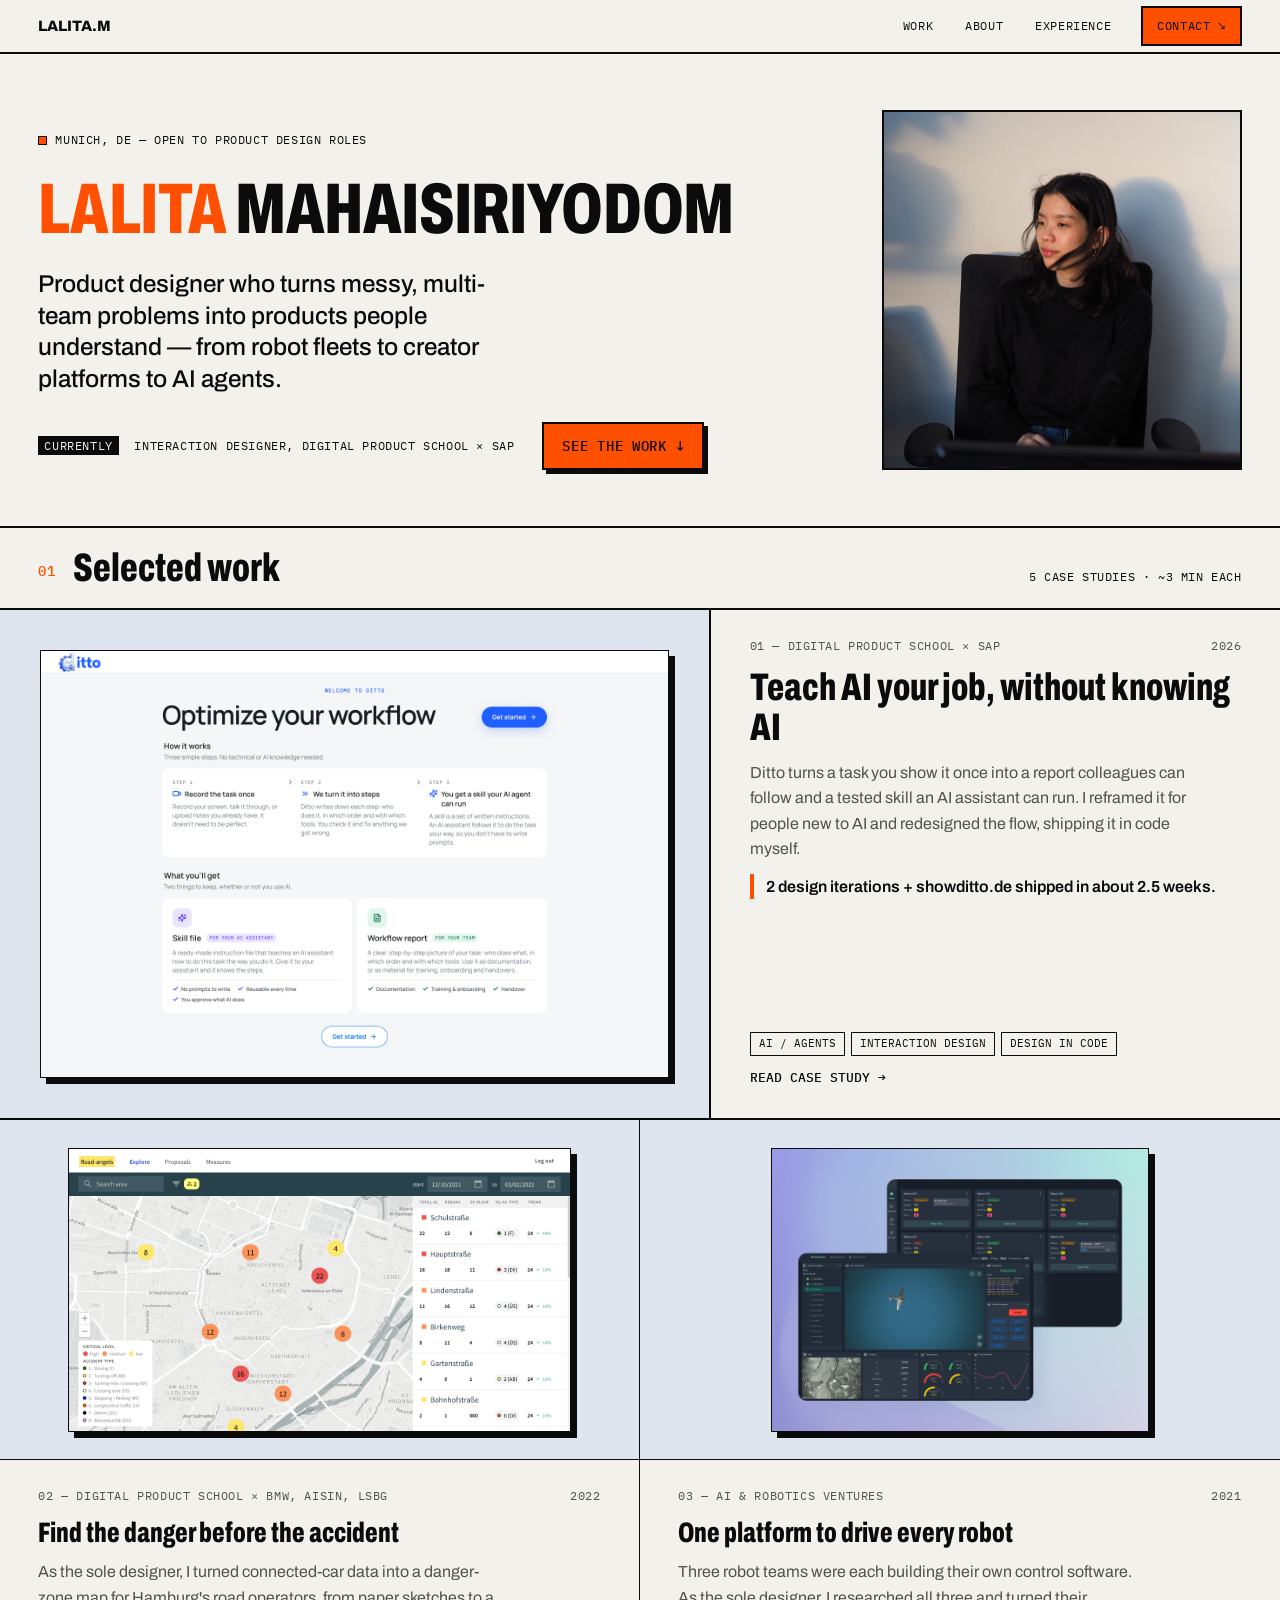
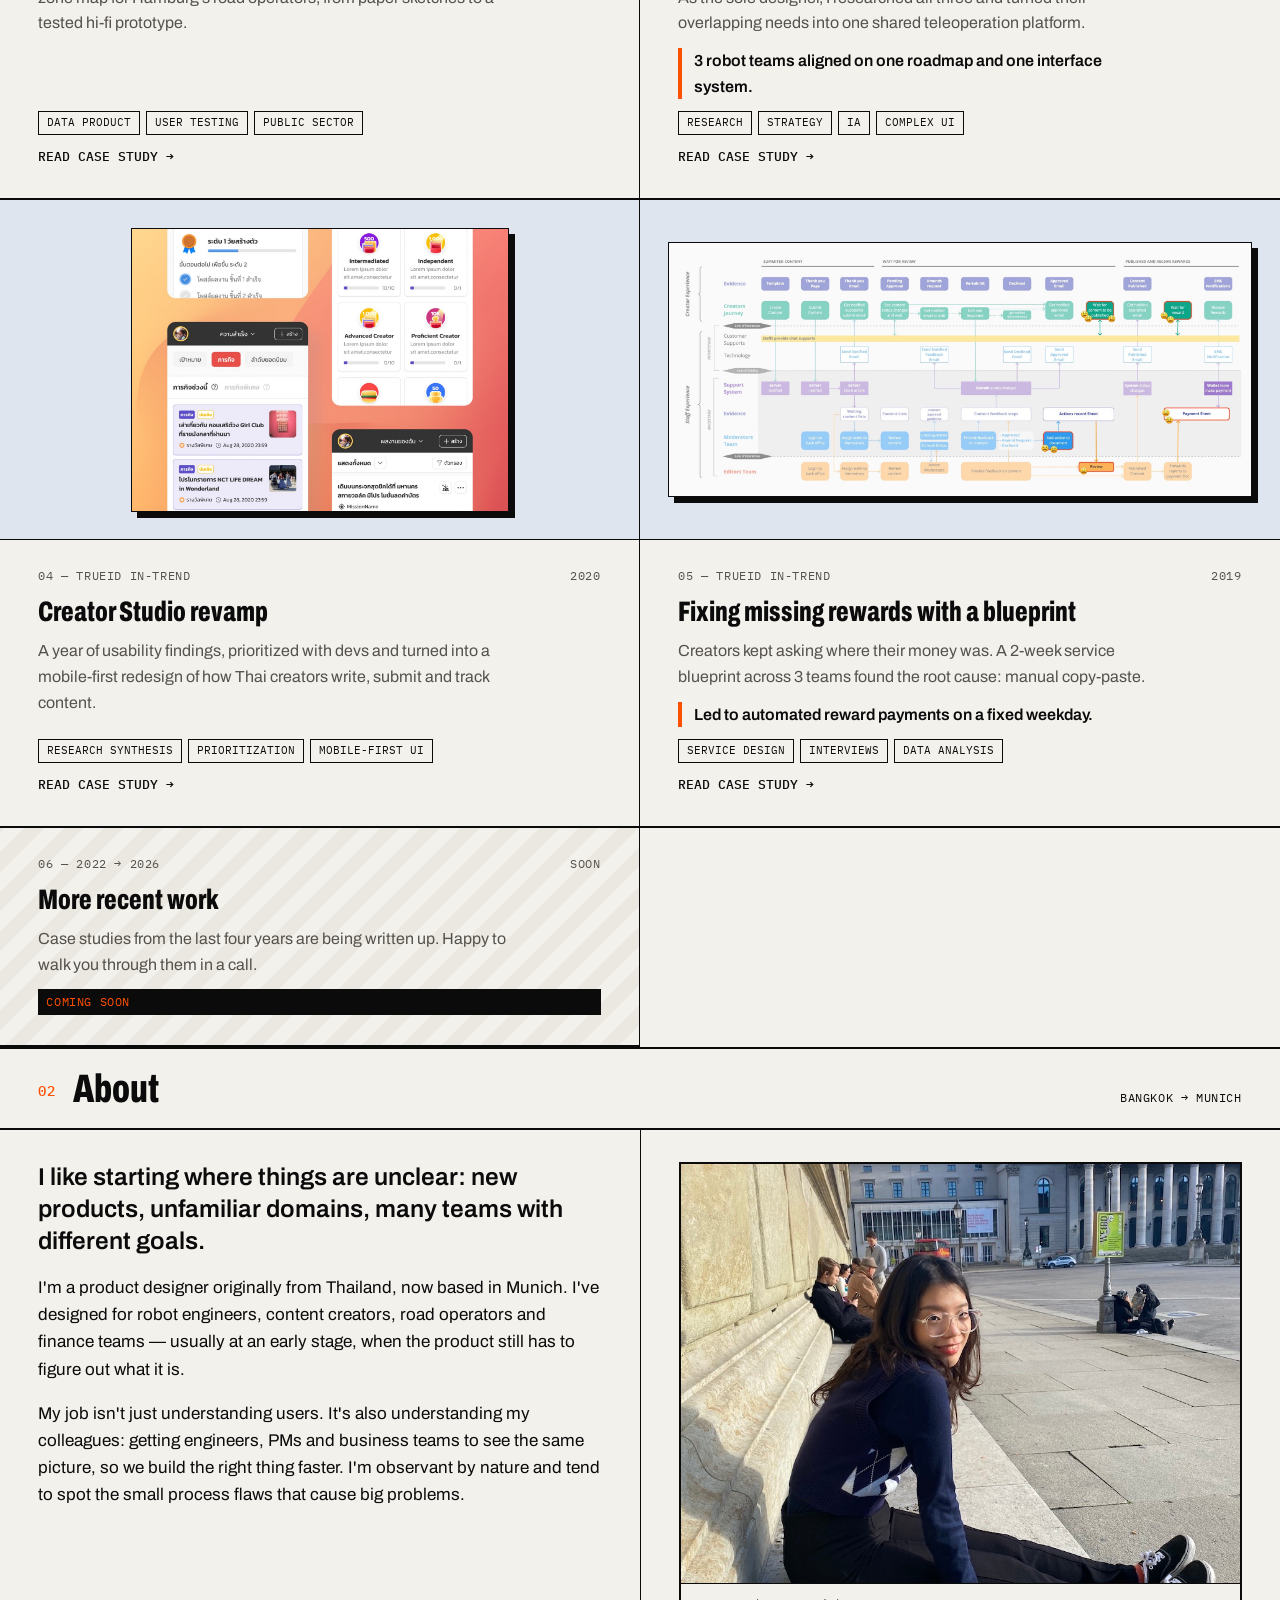
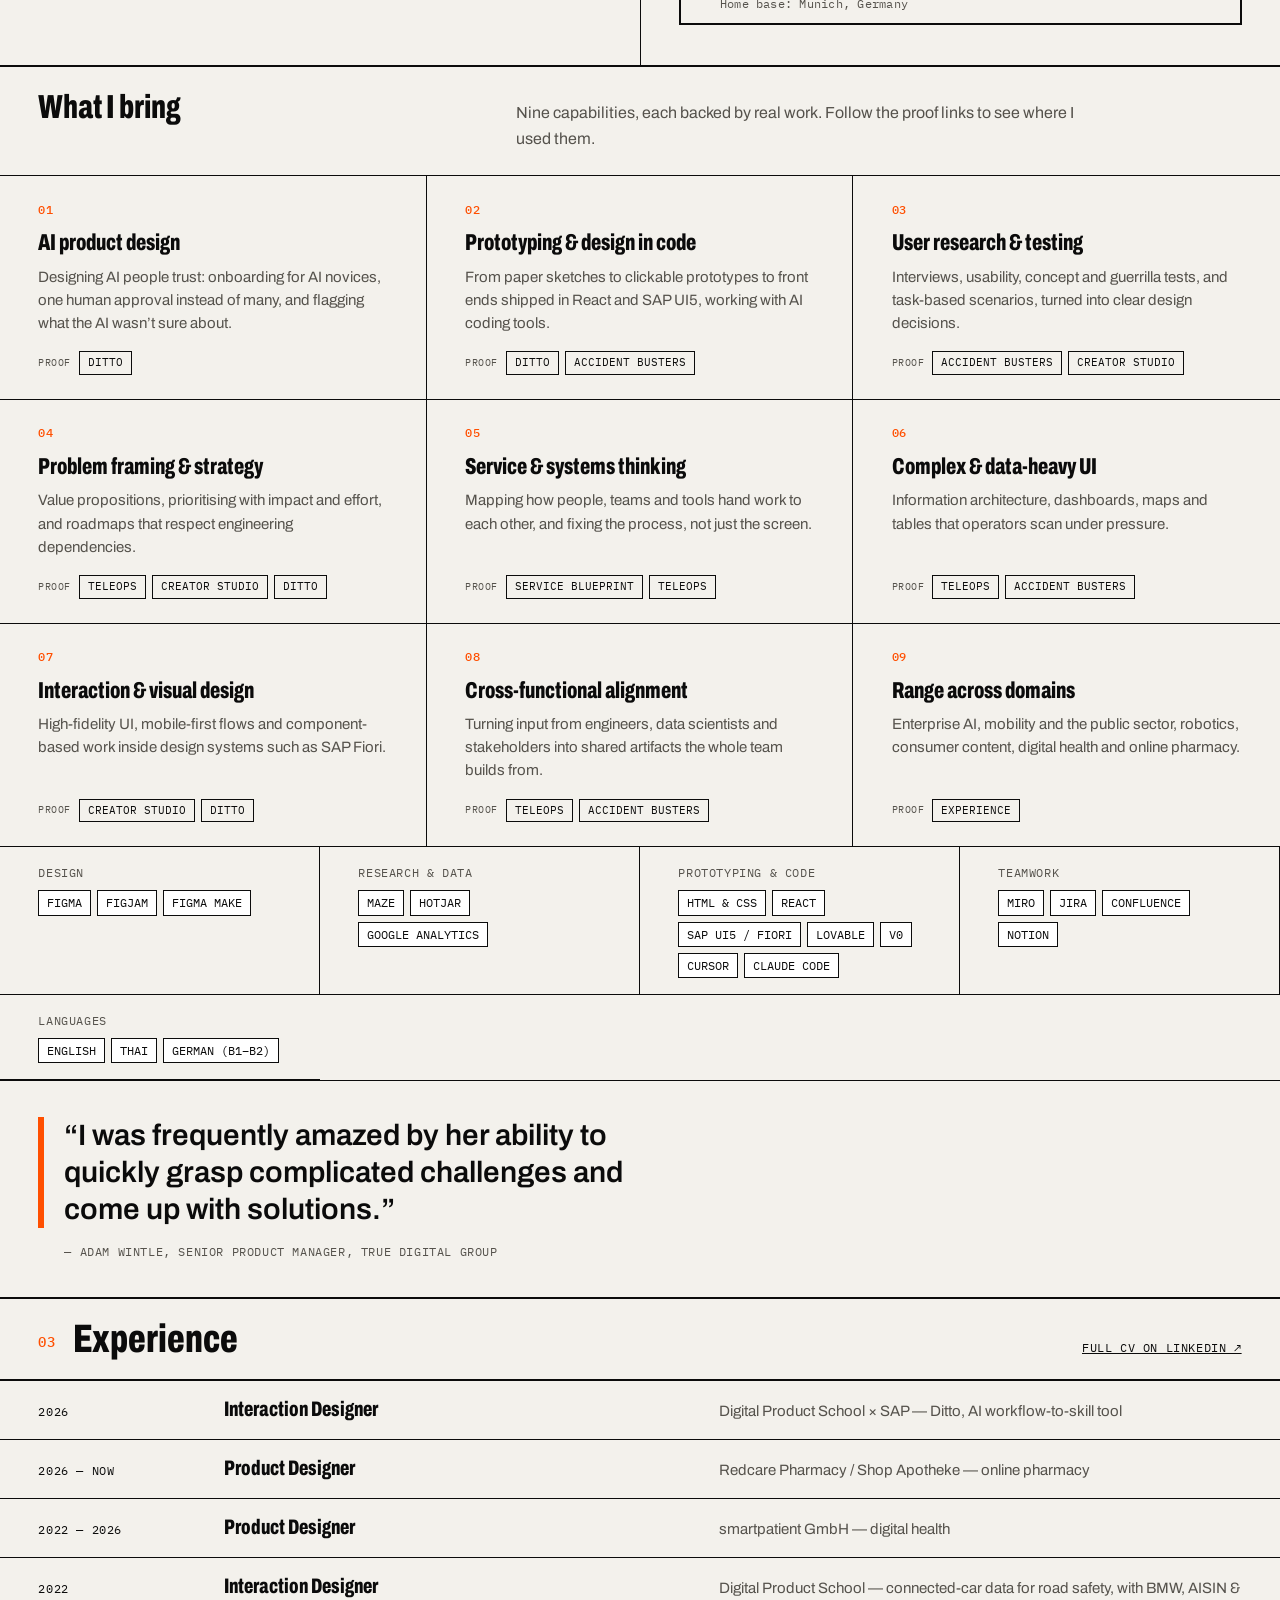
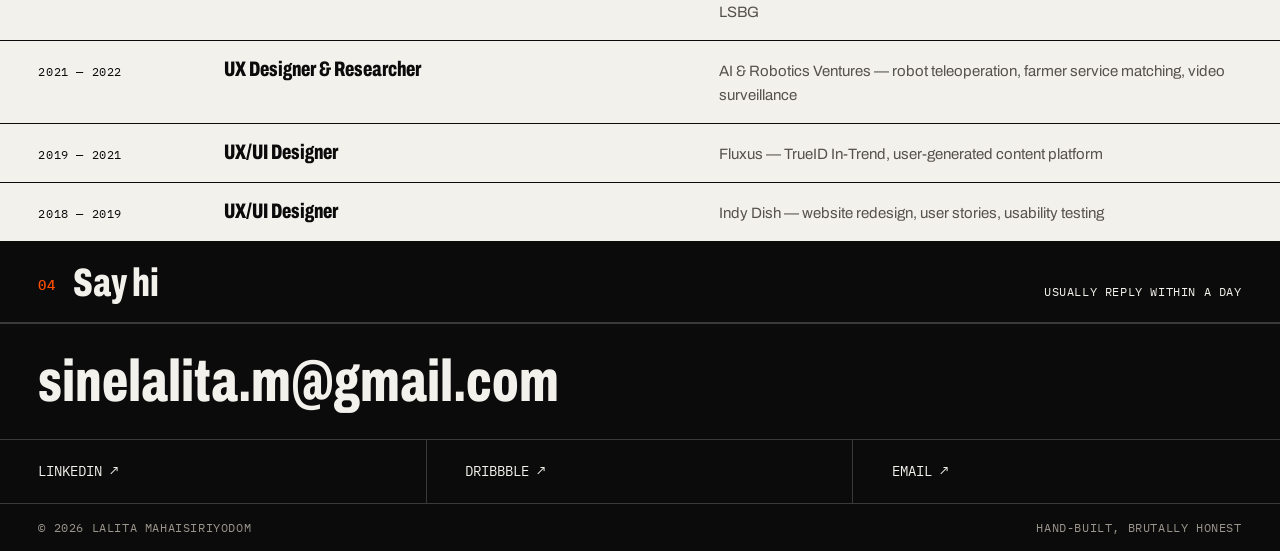
==== commit 67e1d4b8: "About: group tools (adds Maze, Hotjar, GA, AI prototyping, Jira, Notion), add German B1-B2, drop dem" ====
--- a/index.html
+++ b/index.html
@@ -12,7 +12,7 @@
   <link rel="preconnect" href="https://fonts.googleapis.com" />
   <link rel="preconnect" href="https://fonts.gstatic.com" crossorigin />
   <link href="https://fonts.googleapis.com/css2?family=Archivo:wdth,wght@62..125,400..900&family=IBM+Plex+Mono:wght@400;500&display=swap" rel="stylesheet" />
-  <link rel="stylesheet" href="style.css" />
+  <link rel="stylesheet" href="style.css?v=2.2" />
 </head>
 <body>
 
@@ -145,17 +145,17 @@
       <div class="caps">
         <div class="caps-head">
           <h3>What I bring</h3>
-          <p>Nine capabilities, each backed by real work. Tagged where they match what product design roles ask for most right now: AI fluency, prototyping in code, systems thinking and business judgment.</p>
+          <p>Nine capabilities, each backed by real work. Follow the proof links to see where I used them.</p>
         </div>
         <div class="cap-grid">
           <article class="cap">
-            <div class="cap-top"><span class="mono cap-n">01</span><span class="mono cap-demand">In demand · AI fluency</span></div>
+            <div class="cap-top"><span class="mono cap-n">01</span></div>
             <h4>AI product design</h4>
             <p>Designing AI people trust: onboarding for AI novices, one human approval instead of many, and flagging what the AI wasn’t sure about.</p>
             <div class="cap-proof"><span class="mono">Proof</span><a href="work/ditto.html">Ditto</a></div>
           </article>
           <article class="cap">
-            <div class="cap-top"><span class="mono cap-n">02</span><span class="mono cap-demand">In demand · Prototyping in code</span></div>
+            <div class="cap-top"><span class="mono cap-n">02</span></div>
             <h4>Prototyping &amp; design in code</h4>
             <p>From paper sketches to clickable prototypes to front ends shipped in React and SAP UI5, working with AI coding tools.</p>
             <div class="cap-proof"><span class="mono">Proof</span><a href="work/ditto.html">Ditto</a><a href="work/accident-busters.html">Accident Busters</a></div>
@@ -167,13 +167,13 @@
             <div class="cap-proof"><span class="mono">Proof</span><a href="work/accident-busters.html">Accident Busters</a><a href="work/creator-studio.html">Creator Studio</a></div>
           </article>
           <article class="cap">
-            <div class="cap-top"><span class="mono cap-n">04</span><span class="mono cap-demand">In demand · Business judgment</span></div>
+            <div class="cap-top"><span class="mono cap-n">04</span></div>
             <h4>Problem framing &amp; strategy</h4>
             <p>Value propositions, prioritising with impact and effort, and roadmaps that respect engineering dependencies.</p>
             <div class="cap-proof"><span class="mono">Proof</span><a href="work/teleops.html">Teleops</a><a href="work/creator-studio.html">Creator Studio</a><a href="work/ditto.html">Ditto</a></div>
           </article>
           <article class="cap">
-            <div class="cap-top"><span class="mono cap-n">05</span><span class="mono cap-demand">In demand · Systems thinking</span></div>
+            <div class="cap-top"><span class="mono cap-n">05</span></div>
             <h4>Service &amp; systems thinking</h4>
             <p>Mapping how people, teams and tools hand work to each other, and fixing the process, not just the screen.</p>
             <div class="cap-proof"><span class="mono">Proof</span><a href="work/service-blueprint.html">Service blueprint</a><a href="work/teleops.html">Teleops</a></div>
@@ -204,10 +204,11 @@
           </article>
         </div>
         <div class="toolbelt">
-          <span class="mono toolbelt-label">Tools</span>
-          <span>Figma</span><span>FigJam</span><span>Miro</span><span>HTML &amp; CSS</span><span>React</span><span>SAP UI5 / Fiori</span><span>AI coding tools</span>
-          <span class="mono toolbelt-label">Languages</span>
-          <span>English</span><span>Thai</span>
+          <div class="tool-group"><span class="mono toolbelt-label">Design</span><span>Figma</span><span>FigJam</span><span>Figma Make</span></div>
+          <div class="tool-group"><span class="mono toolbelt-label">Research &amp; data</span><span>Maze</span><span>Hotjar</span><span>Google Analytics</span></div>
+          <div class="tool-group"><span class="mono toolbelt-label">Prototyping &amp; code</span><span>HTML &amp; CSS</span><span>React</span><span>SAP UI5 / Fiori</span><span>Lovable</span><span>v0</span><span>Cursor</span><span>Claude Code</span></div>
+          <div class="tool-group"><span class="mono toolbelt-label">Teamwork</span><span>Miro</span><span>Jira</span><span>Confluence</span><span>Notion</span></div>
+          <div class="tool-group"><span class="mono toolbelt-label">Languages</span><span>English</span><span>Thai</span><span>German (B1–B2)</span></div>
         </div>
       </div>
       <div class="quote">
--- a/style.css
+++ b/style.css
@@ -376,22 +376,22 @@
 .cap:nth-last-child(-n + 3) { border-bottom: 0; }
 .cap-top { display: flex; justify-content: space-between; align-items: center; gap: 8px; min-height: 22px; }
 .cap-n { color: var(--accent); font-weight: 500; }
-.cap-demand { background: var(--ink); color: var(--paper); padding: 2px 7px; font-size: 10px; }
 .cap h4 { font-variation-settings: 'wdth' 68; font-stretch: 68%; font-weight: 800; font-size: 23px; line-height: 1.1; }
 .cap p { color: var(--muted); font-size: 15px; line-height: 1.55; }
 .cap-proof { display: flex; flex-wrap: wrap; align-items: center; gap: 6px; margin-top: auto; padding-top: 6px; }
 .cap-proof .mono { font-size: 10px; color: var(--muted); margin-right: 2px; }
 .cap-proof a { font-family: var(--mono); font-size: 11px; text-transform: uppercase; text-decoration: none; border: var(--thin); padding: 2px 8px; }
 .cap-proof a:hover { background: var(--ink); color: var(--paper); }
-.toolbelt { display: flex; flex-wrap: wrap; align-items: center; gap: 8px; padding: 18px var(--gutter); border-top: var(--thin); }
-.toolbelt span:not(.toolbelt-label) { font-family: var(--mono); font-size: 12px; text-transform: uppercase; border: var(--thin); padding: 3px 9px; background: #fff; }
-.toolbelt-label { color: var(--muted); margin-right: 4px; }
-.toolbelt-label:not(:first-child) { margin-left: 18px; }
+.toolbelt { display: grid; grid-template-columns: repeat(auto-fit, minmax(260px, 1fr)); border-top: var(--thin); }
+.tool-group { display: flex; flex-wrap: wrap; align-items: flex-start; align-content: flex-start; gap: 6px; padding: 16px var(--gutter); border-right: var(--thin); border-bottom: var(--thin); }
+.tool-group span:not(.toolbelt-label) { font-family: var(--mono); font-size: 12px; text-transform: uppercase; border: var(--thin); padding: 2px 8px; background: #fff; }
+.toolbelt-label { width: 100%; color: var(--muted); margin-bottom: 2px; }
 @media (max-width: 860px) {
   .caps-head { grid-template-columns: 1fr; gap: 8px; }
   .cap-grid { grid-template-columns: 1fr; }
   .cap { border-right: 0; }
   .cap:nth-last-child(-n + 3) { border-bottom: var(--thin); }
   .cap:last-child { border-bottom: 0; }
-  .toolbelt-label:not(:first-child) { margin-left: 0; width: 100%; margin-top: 6px; }
-}
+  .tool-group { border-right: 0; }
+}
+.tool-group:last-child { border-right: 0; }
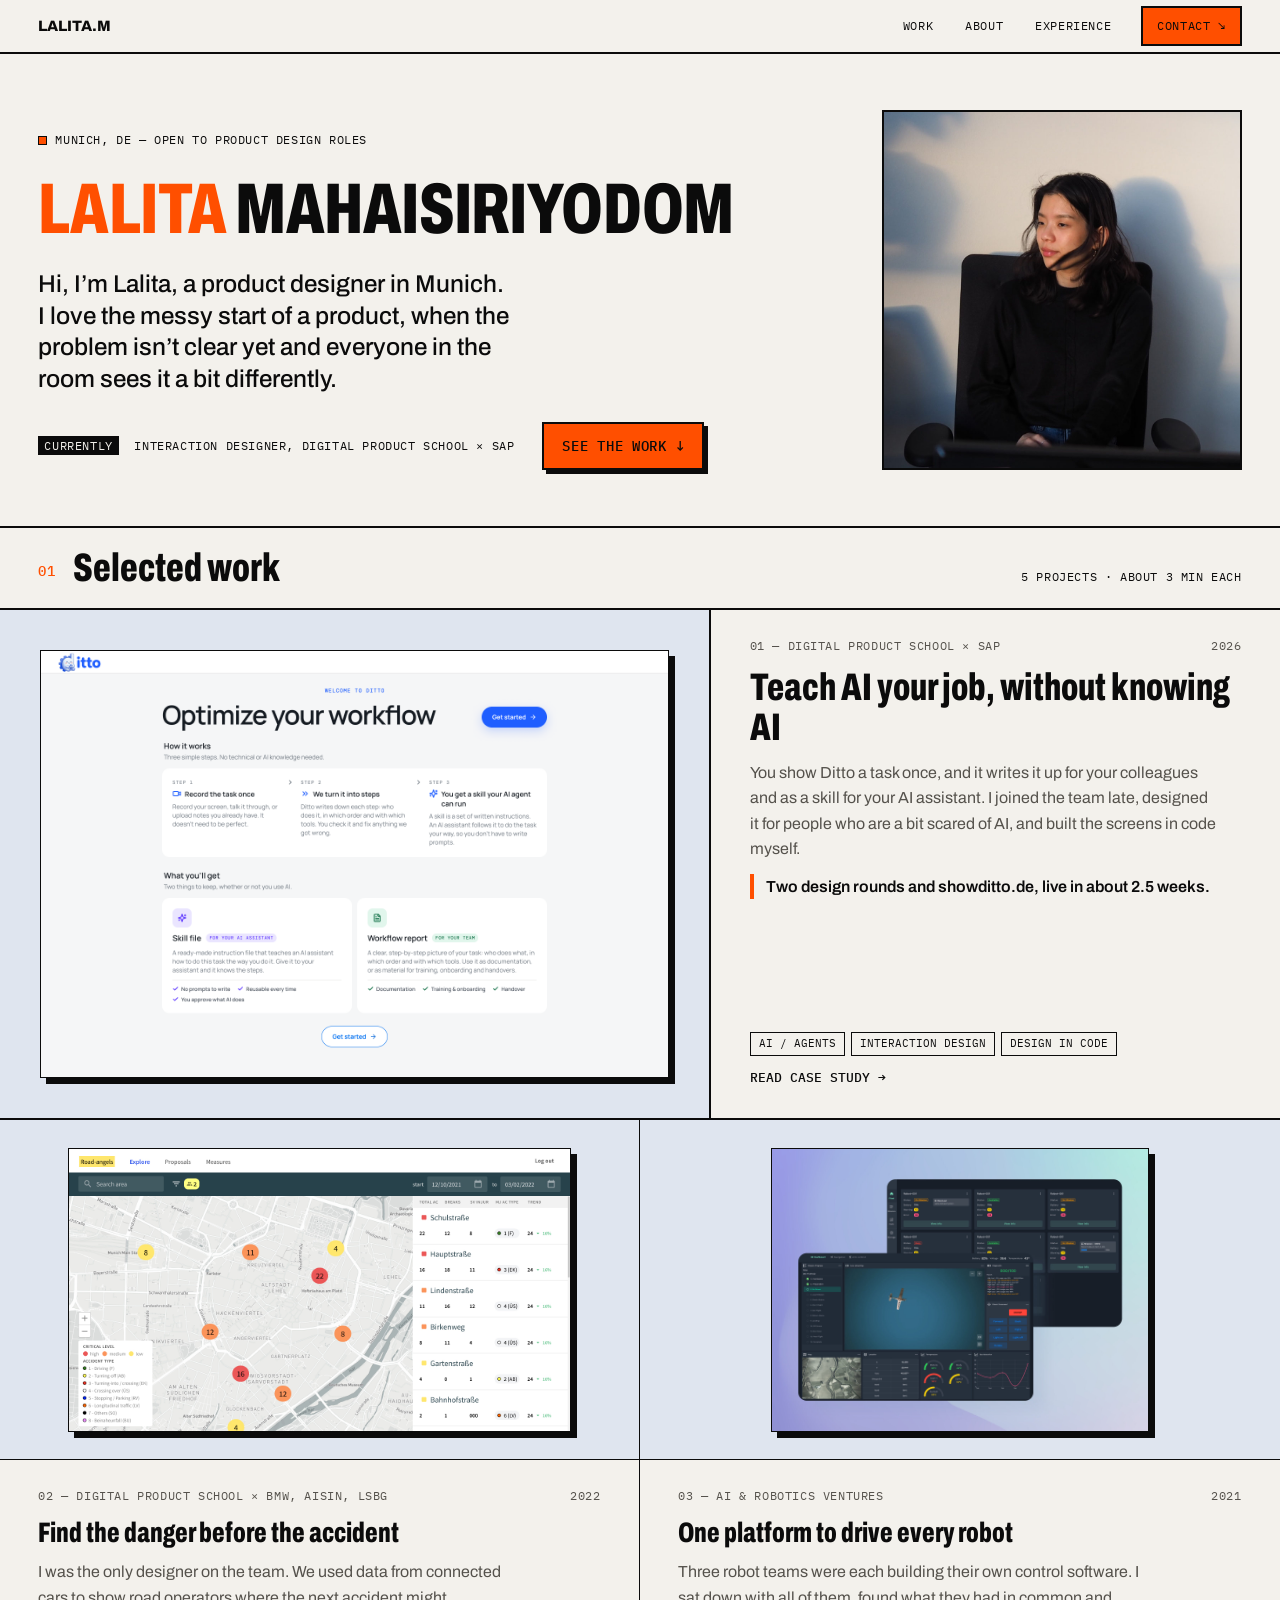
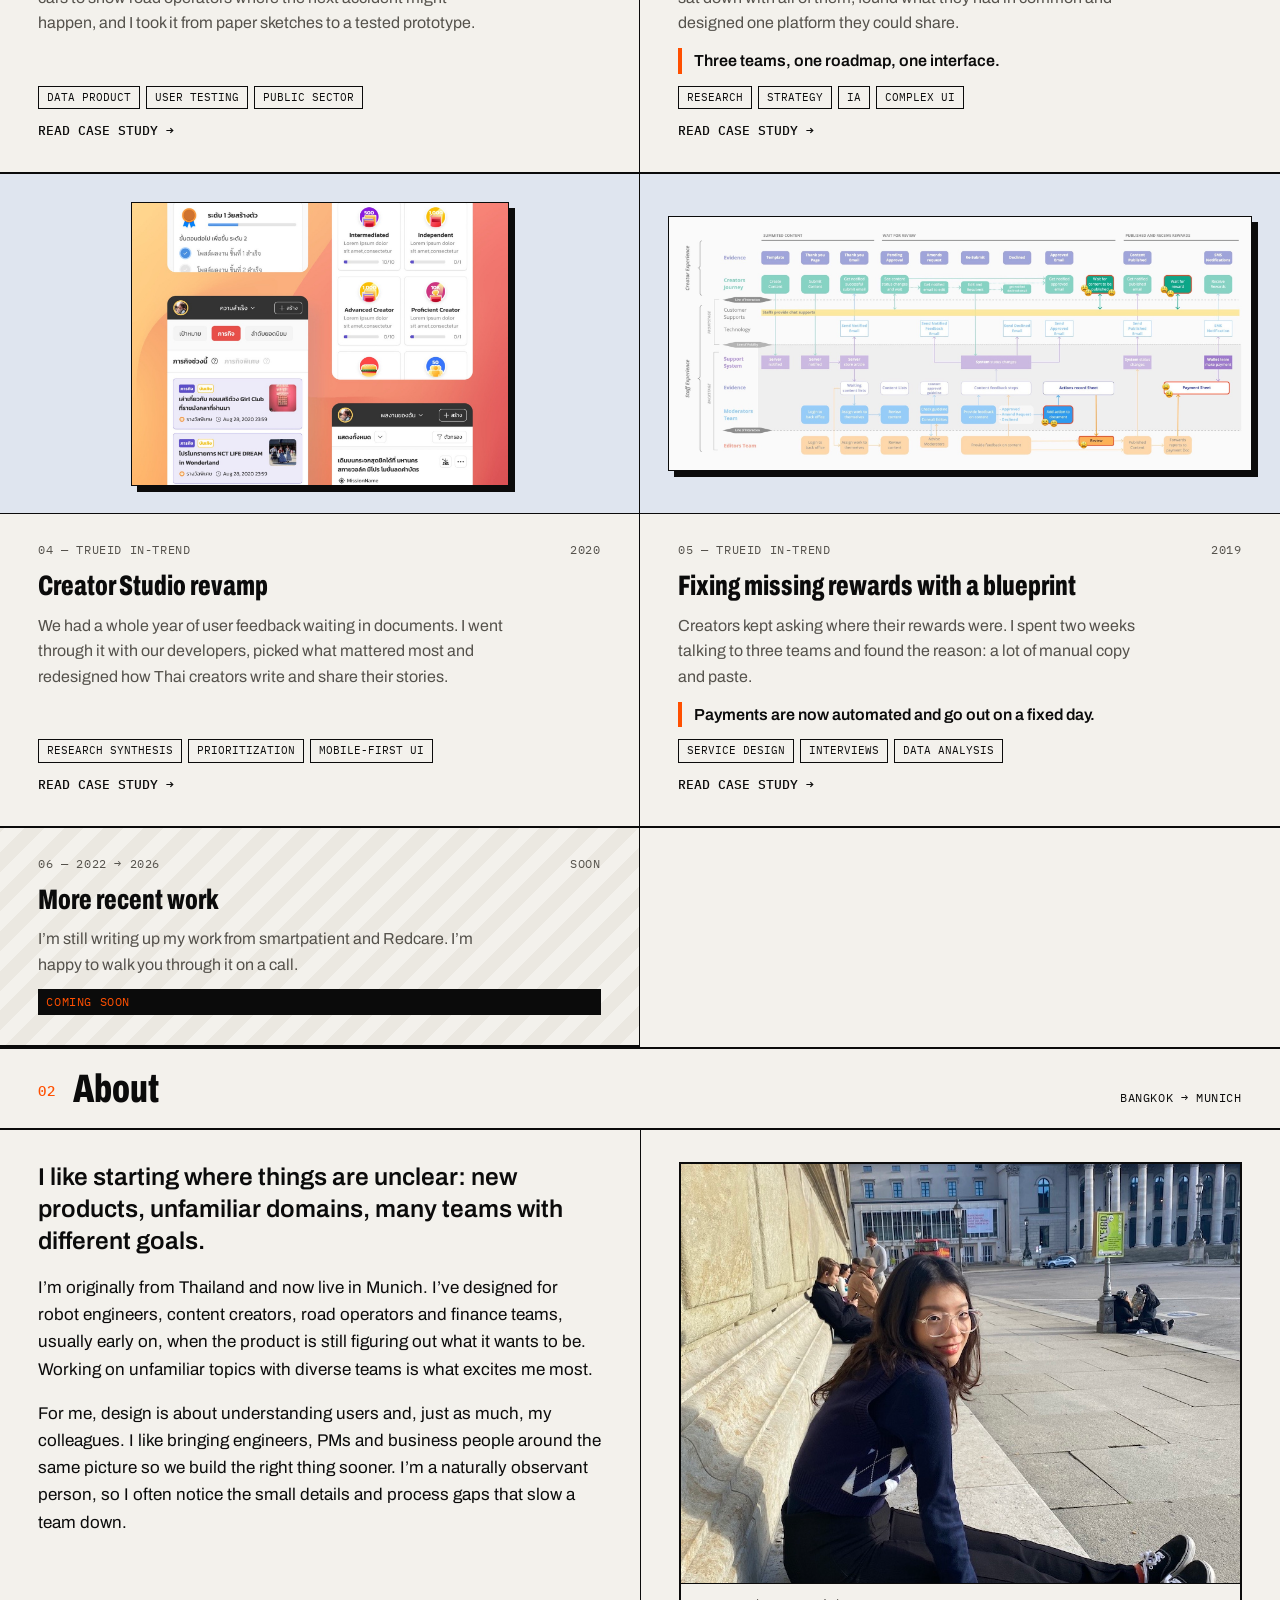
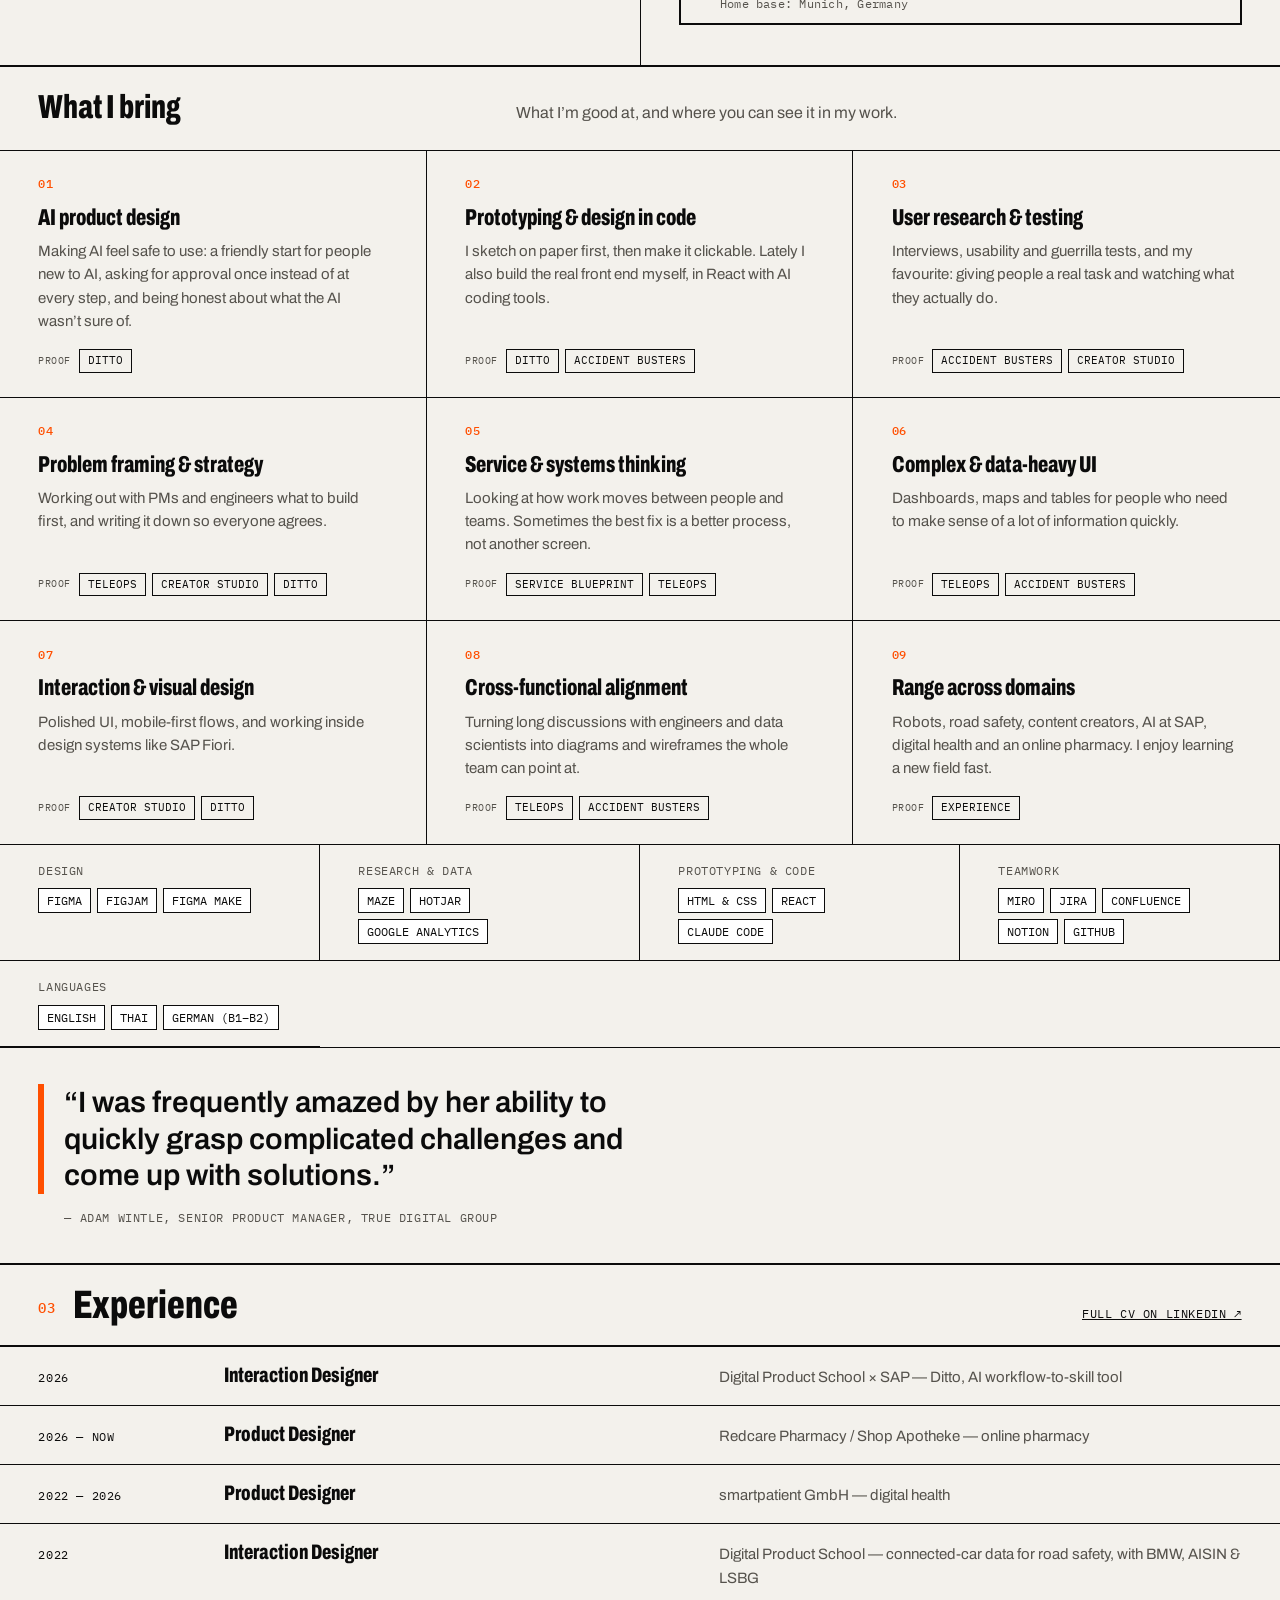
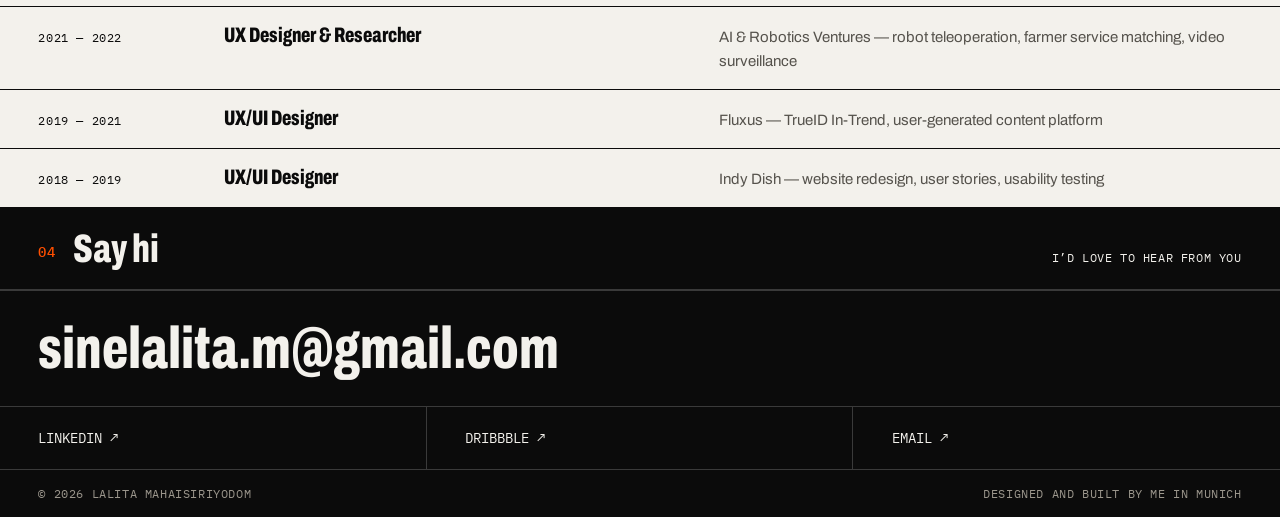
==== commit 0b514d6c: "Copy: rewrite homepage and case study intros in Lalita's own voice; tools: drop SAP UI5, Lovable, v0" ====
--- a/index.html
+++ b/index.html
@@ -12,7 +12,7 @@
   <link rel="preconnect" href="https://fonts.googleapis.com" />
   <link rel="preconnect" href="https://fonts.gstatic.com" crossorigin />
   <link href="https://fonts.googleapis.com/css2?family=Archivo:wdth,wght@62..125,400..900&family=IBM+Plex+Mono:wght@400;500&display=swap" rel="stylesheet" />
-  <link rel="stylesheet" href="style.css?v=2.2" />
+  <link rel="stylesheet" href="style.css?v=2.3" />
 </head>
 <body>
 
@@ -33,7 +33,7 @@
         <div class="hero-text">
           <p class="mono"><i class="dot"></i>Munich, DE — open to product design roles</p>
           <h1 class="hero-name"><span class="nick">Lalita</span> Mahaisiriyodom</h1>
-          <p class="hero-lede">Product designer who turns messy, multi-team problems into products people understand — from robot fleets to creator platforms to AI agents.</p>
+          <p class="hero-lede">Hi, I’m Lalita, a product designer in Munich. I love the messy start of a product, when the problem isn’t clear yet and everyone in the room sees it a bit differently.</p>
           <div class="hero-foot">
             <p class="mono"><span class="label-inv">Currently</span> Interaction designer, Digital Product School × SAP</p>
             <a class="btn" href="#work">See the work ↓</a>
@@ -49,7 +49,7 @@
     <section class="section" id="work">
       <div class="section-head">
         <h2><span class="num">01</span> Selected work</h2>
-        <span class="mono">5 case studies · ~3 min each</span>
+        <span class="mono">5 projects · about 3 min each</span>
       </div>
 
       <div class="work-grid">
@@ -58,8 +58,8 @@
           <div class="card-body">
             <div class="card-meta mono"><span>01 — Digital Product School × SAP</span><span>2026</span></div>
             <h3>Teach AI your job, without knowing AI</h3>
-            <p>Ditto turns a task you show it once into a report colleagues can follow and a tested skill an AI assistant can run. I reframed it for people new to AI and redesigned the flow, shipping it in code myself.</p>
-            <p class="impact">2 design iterations + showditto.de shipped in about 2.5 weeks.</p>
+            <p>You show Ditto a task once, and it writes it up for your colleagues and as a skill for your AI assistant. I joined the team late, designed it for people who are a bit scared of AI, and built the screens in code myself.</p>
+            <p class="impact">Two design rounds and showditto.de, live in about 2.5 weeks.</p>
             <div class="tags"><span>AI / agents</span><span>Interaction design</span><span>Design in code</span></div>
             <span class="go">Read case study →</span>
           </div>
@@ -70,7 +70,7 @@
           <div class="card-body">
             <div class="card-meta mono"><span>02 — Digital Product School × BMW, AISIN, LSBG</span><span>2022</span></div>
             <h3>Find the danger before the accident</h3>
-            <p>As the sole designer, I turned connected-car data into a danger-zone map for Hamburg's road operators, from paper sketches to a tested hi-fi prototype.</p>
+            <p>I was the only designer on the team. We used data from connected cars to show road operators where the next accident might happen, and I took it from paper sketches to a tested prototype.</p>
             <div class="tags"><span>Data product</span><span>User testing</span><span>Public sector</span></div>
             <span class="go">Read case study →</span>
           </div>
@@ -81,8 +81,8 @@
           <div class="card-body">
             <div class="card-meta mono"><span>03 — AI &amp; Robotics Ventures</span><span>2021</span></div>
             <h3>One platform to drive every robot</h3>
-            <p>Three robot teams were each building their own control software. As the sole designer, I researched all three and turned their overlapping needs into one shared teleoperation platform.</p>
-            <p class="impact">3 robot teams aligned on one roadmap and one interface system.</p>
+            <p>Three robot teams were each building their own control software. I sat down with all of them, found what they had in common and designed one platform they could share.</p>
+            <p class="impact">Three teams, one roadmap, one interface.</p>
             <div class="tags"><span>Research</span><span>Strategy</span><span>IA</span><span>Complex UI</span></div>
             <span class="go">Read case study →</span>
           </div>
@@ -93,7 +93,7 @@
           <div class="card-body">
             <div class="card-meta mono"><span>04 — TrueID In-Trend</span><span>2020</span></div>
             <h3>Creator Studio revamp</h3>
-            <p>A year of usability findings, prioritized with devs and turned into a mobile-first redesign of how Thai creators write, submit and track content.</p>
+            <p>We had a whole year of user feedback waiting in documents. I went through it with our developers, picked what mattered most and redesigned how Thai creators write and share their stories.</p>
             <div class="tags"><span>Research synthesis</span><span>Prioritization</span><span>Mobile-first UI</span></div>
             <span class="go">Read case study →</span>
           </div>
@@ -104,8 +104,8 @@
           <div class="card-body">
             <div class="card-meta mono"><span>05 — TrueID In-Trend</span><span>2019</span></div>
             <h3>Fixing missing rewards with a blueprint</h3>
-            <p>Creators kept asking where their money was. A 2-week service blueprint across 3 teams found the root cause: manual copy-paste.</p>
-            <p class="impact">Led to automated reward payments on a fixed weekday.</p>
+            <p>Creators kept asking where their rewards were. I spent two weeks talking to three teams and found the reason: a lot of manual copy and paste.</p>
+            <p class="impact">Payments are now automated and go out on a fixed day.</p>
             <div class="tags"><span>Service design</span><span>Interviews</span><span>Data analysis</span></div>
             <span class="go">Read case study →</span>
           </div>
@@ -116,7 +116,7 @@
           <div class="card-body">
             <div class="card-meta mono"><span>06 — 2022 → 2026</span><span>Soon</span></div>
             <h3>More recent work</h3>
-            <p>Case studies from the last four years are being written up. Happy to walk you through them in a call.</p>
+            <p>I’m still writing up my work from smartpatient and Redcare. I’m happy to walk you through it on a call.</p>
             <span class="stamp mono">Coming soon</span>
           </div>
         </div>
@@ -132,8 +132,8 @@
       <div class="about">
         <div>
           <p class="big">I like starting where things are unclear: new products, unfamiliar domains, many teams with different goals.</p>
-          <p>I'm a product designer originally from Thailand, now based in Munich. I've designed for robot engineers, content creators, road operators and finance teams — usually at an early stage, when the product still has to figure out what it is.</p>
-          <p>My job isn't just understanding users. It's also understanding my colleagues: getting engineers, PMs and business teams to see the same picture, so we build the right thing faster. I'm observant by nature and tend to spot the small process flaws that cause big problems.</p>
+          <p>I’m originally from Thailand and now live in Munich. I’ve designed for robot engineers, content creators, road operators and finance teams, usually early on, when the product is still figuring out what it wants to be. Working on unfamiliar topics with diverse teams is what excites me most.</p>
+          <p>For me, design is about understanding users and, just as much, my colleagues. I like bringing engineers, PMs and business people around the same picture so we build the right thing sooner. I’m a naturally observant person, so I often notice the small details and process gaps that slow a team down.</p>
         </div>
         <div>
           <figure class="about-photo">
@@ -145,69 +145,69 @@
       <div class="caps">
         <div class="caps-head">
           <h3>What I bring</h3>
-          <p>Nine capabilities, each backed by real work. Follow the proof links to see where I used them.</p>
+          <p>What I’m good at, and where you can see it in my work.</p>
         </div>
         <div class="cap-grid">
           <article class="cap">
             <div class="cap-top"><span class="mono cap-n">01</span></div>
             <h4>AI product design</h4>
-            <p>Designing AI people trust: onboarding for AI novices, one human approval instead of many, and flagging what the AI wasn’t sure about.</p>
+            <p>Making AI feel safe to use: a friendly start for people new to AI, asking for approval once instead of at every step, and being honest about what the AI wasn’t sure of.</p>
             <div class="cap-proof"><span class="mono">Proof</span><a href="work/ditto.html">Ditto</a></div>
           </article>
           <article class="cap">
             <div class="cap-top"><span class="mono cap-n">02</span></div>
             <h4>Prototyping &amp; design in code</h4>
-            <p>From paper sketches to clickable prototypes to front ends shipped in React and SAP UI5, working with AI coding tools.</p>
+            <p>I sketch on paper first, then make it clickable. Lately I also build the real front end myself, in React with AI coding tools.</p>
             <div class="cap-proof"><span class="mono">Proof</span><a href="work/ditto.html">Ditto</a><a href="work/accident-busters.html">Accident Busters</a></div>
           </article>
           <article class="cap">
             <div class="cap-top"><span class="mono cap-n">03</span></div>
             <h4>User research &amp; testing</h4>
-            <p>Interviews, usability, concept and guerrilla tests, and task-based scenarios, turned into clear design decisions.</p>
+            <p>Interviews, usability and guerrilla tests, and my favourite: giving people a real task and watching what they actually do.</p>
             <div class="cap-proof"><span class="mono">Proof</span><a href="work/accident-busters.html">Accident Busters</a><a href="work/creator-studio.html">Creator Studio</a></div>
           </article>
           <article class="cap">
             <div class="cap-top"><span class="mono cap-n">04</span></div>
             <h4>Problem framing &amp; strategy</h4>
-            <p>Value propositions, prioritising with impact and effort, and roadmaps that respect engineering dependencies.</p>
+            <p>Working out with PMs and engineers what to build first, and writing it down so everyone agrees.</p>
             <div class="cap-proof"><span class="mono">Proof</span><a href="work/teleops.html">Teleops</a><a href="work/creator-studio.html">Creator Studio</a><a href="work/ditto.html">Ditto</a></div>
           </article>
           <article class="cap">
             <div class="cap-top"><span class="mono cap-n">05</span></div>
             <h4>Service &amp; systems thinking</h4>
-            <p>Mapping how people, teams and tools hand work to each other, and fixing the process, not just the screen.</p>
+            <p>Looking at how work moves between people and teams. Sometimes the best fix is a better process, not another screen.</p>
             <div class="cap-proof"><span class="mono">Proof</span><a href="work/service-blueprint.html">Service blueprint</a><a href="work/teleops.html">Teleops</a></div>
           </article>
           <article class="cap">
             <div class="cap-top"><span class="mono cap-n">06</span></div>
             <h4>Complex &amp; data-heavy UI</h4>
-            <p>Information architecture, dashboards, maps and tables that operators scan under pressure.</p>
+            <p>Dashboards, maps and tables for people who need to make sense of a lot of information quickly.</p>
             <div class="cap-proof"><span class="mono">Proof</span><a href="work/teleops.html">Teleops</a><a href="work/accident-busters.html">Accident Busters</a></div>
           </article>
           <article class="cap">
             <div class="cap-top"><span class="mono cap-n">07</span></div>
             <h4>Interaction &amp; visual design</h4>
-            <p>High-fidelity UI, mobile-first flows and component-based work inside design systems such as SAP Fiori.</p>
+            <p>Polished UI, mobile-first flows, and working inside design systems like SAP Fiori.</p>
             <div class="cap-proof"><span class="mono">Proof</span><a href="work/creator-studio.html">Creator Studio</a><a href="work/ditto.html">Ditto</a></div>
           </article>
           <article class="cap">
             <div class="cap-top"><span class="mono cap-n">08</span></div>
             <h4>Cross-functional alignment</h4>
-            <p>Turning input from engineers, data scientists and stakeholders into shared artifacts the whole team builds from.</p>
+            <p>Turning long discussions with engineers and data scientists into diagrams and wireframes the whole team can point at.</p>
             <div class="cap-proof"><span class="mono">Proof</span><a href="work/teleops.html">Teleops</a><a href="work/accident-busters.html">Accident Busters</a></div>
           </article>
           <article class="cap">
             <div class="cap-top"><span class="mono cap-n">09</span></div>
             <h4>Range across domains</h4>
-            <p>Enterprise AI, mobility and the public sector, robotics, consumer content, digital health and online pharmacy.</p>
+            <p>Robots, road safety, content creators, AI at SAP, digital health and an online pharmacy. I enjoy learning a new field fast.</p>
             <div class="cap-proof"><span class="mono">Proof</span><a href="#experience">Experience</a></div>
           </article>
         </div>
         <div class="toolbelt">
           <div class="tool-group"><span class="mono toolbelt-label">Design</span><span>Figma</span><span>FigJam</span><span>Figma Make</span></div>
           <div class="tool-group"><span class="mono toolbelt-label">Research &amp; data</span><span>Maze</span><span>Hotjar</span><span>Google Analytics</span></div>
-          <div class="tool-group"><span class="mono toolbelt-label">Prototyping &amp; code</span><span>HTML &amp; CSS</span><span>React</span><span>SAP UI5 / Fiori</span><span>Lovable</span><span>v0</span><span>Cursor</span><span>Claude Code</span></div>
-          <div class="tool-group"><span class="mono toolbelt-label">Teamwork</span><span>Miro</span><span>Jira</span><span>Confluence</span><span>Notion</span></div>
+          <div class="tool-group"><span class="mono toolbelt-label">Prototyping &amp; code</span><span>HTML &amp; CSS</span><span>React</span><span>Claude Code</span></div>
+          <div class="tool-group"><span class="mono toolbelt-label">Teamwork</span><span>Miro</span><span>Jira</span><span>Confluence</span><span>Notion</span><span>GitHub</span></div>
           <div class="tool-group"><span class="mono toolbelt-label">Languages</span><span>English</span><span>Thai</span><span>German (B1–B2)</span></div>
         </div>
       </div>
@@ -266,7 +266,7 @@
     <section class="contact" id="contact">
       <div class="section-head">
         <h2><span class="num">04</span> Say hi</h2>
-        <span class="mono">Usually reply within a day</span>
+        <span class="mono">I’d love to hear from you</span>
       </div>
       <a class="contact-big" href="mailto:sinelalita.m@gmail.com">sinelalita.m<br />@gmail.com</a>
       <div class="contact-links">
@@ -279,7 +279,7 @@
 
   <footer class="mono">
     <span>© 2026 Lalita Mahaisiriyodom</span>
-    <span>Hand-built, brutally honest</span>
+    <span>Designed and built by me in Munich</span>
   </footer>
 </body>
 </html>
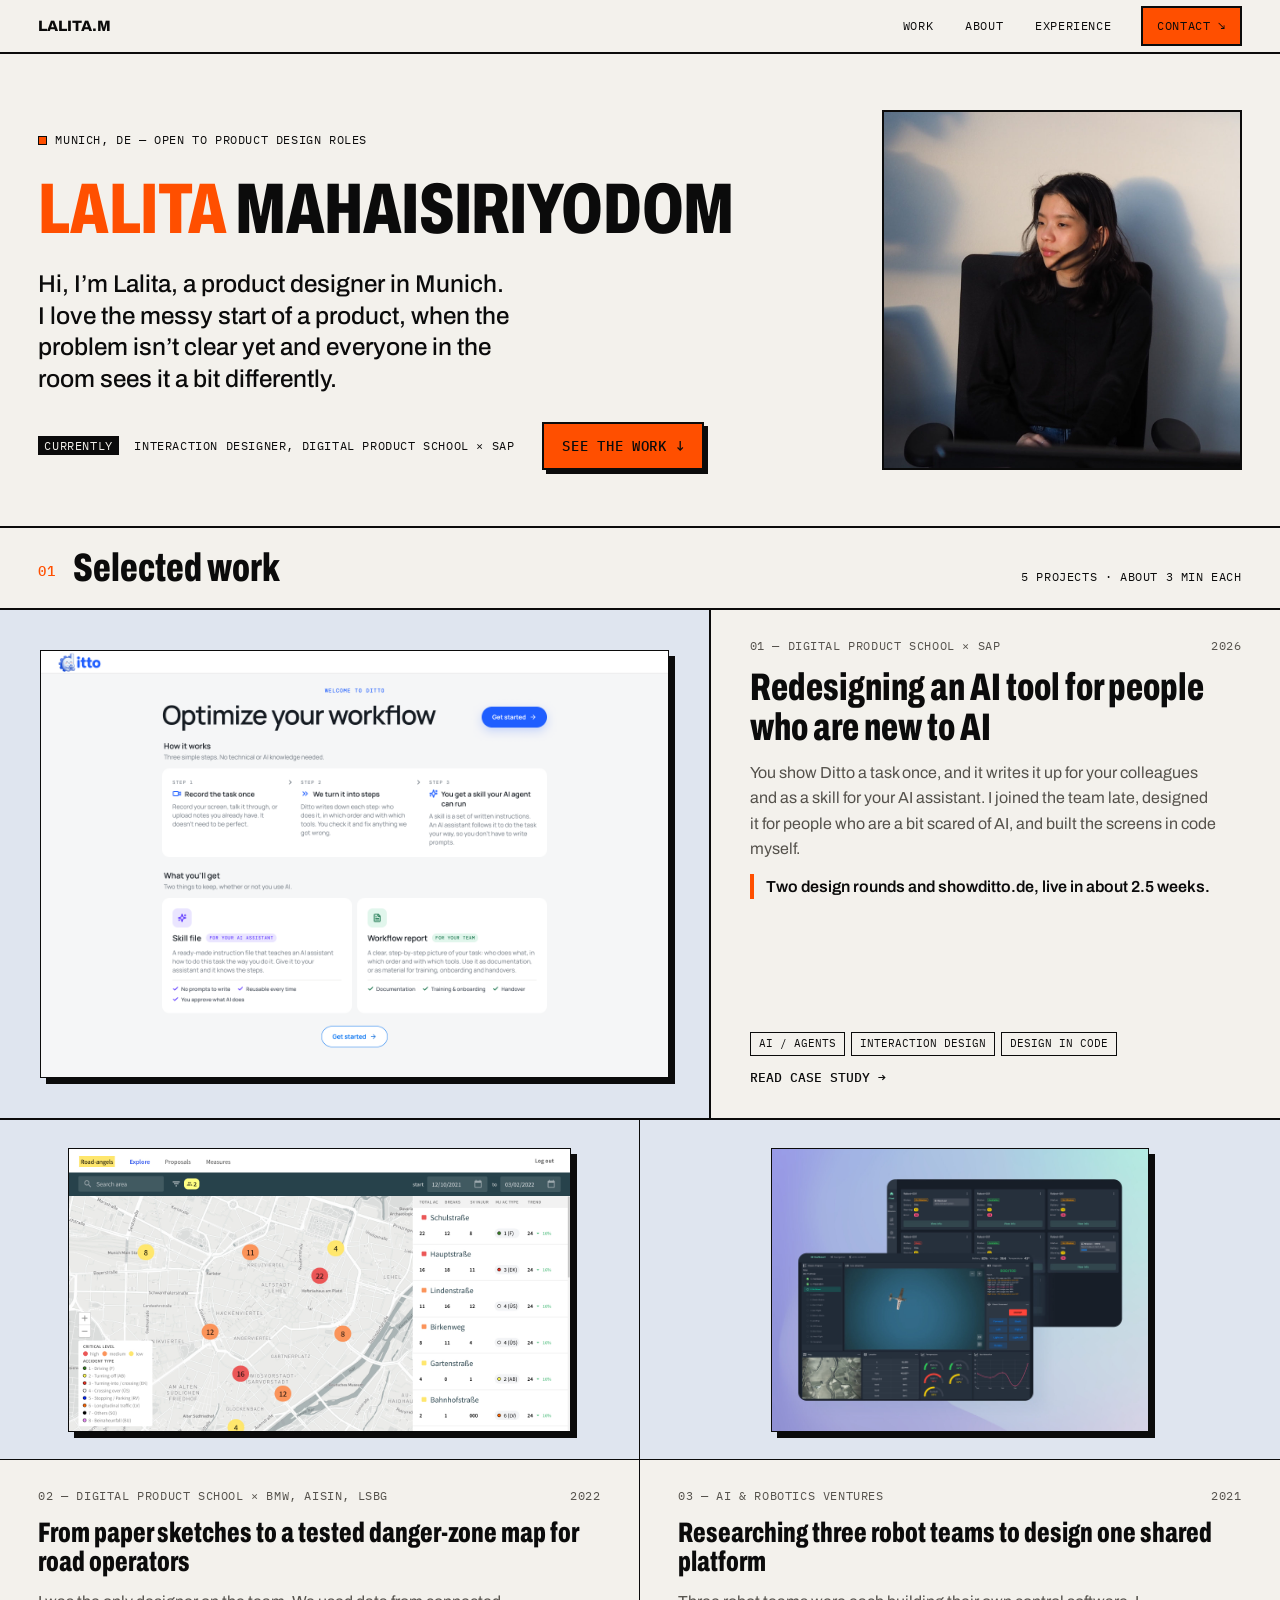
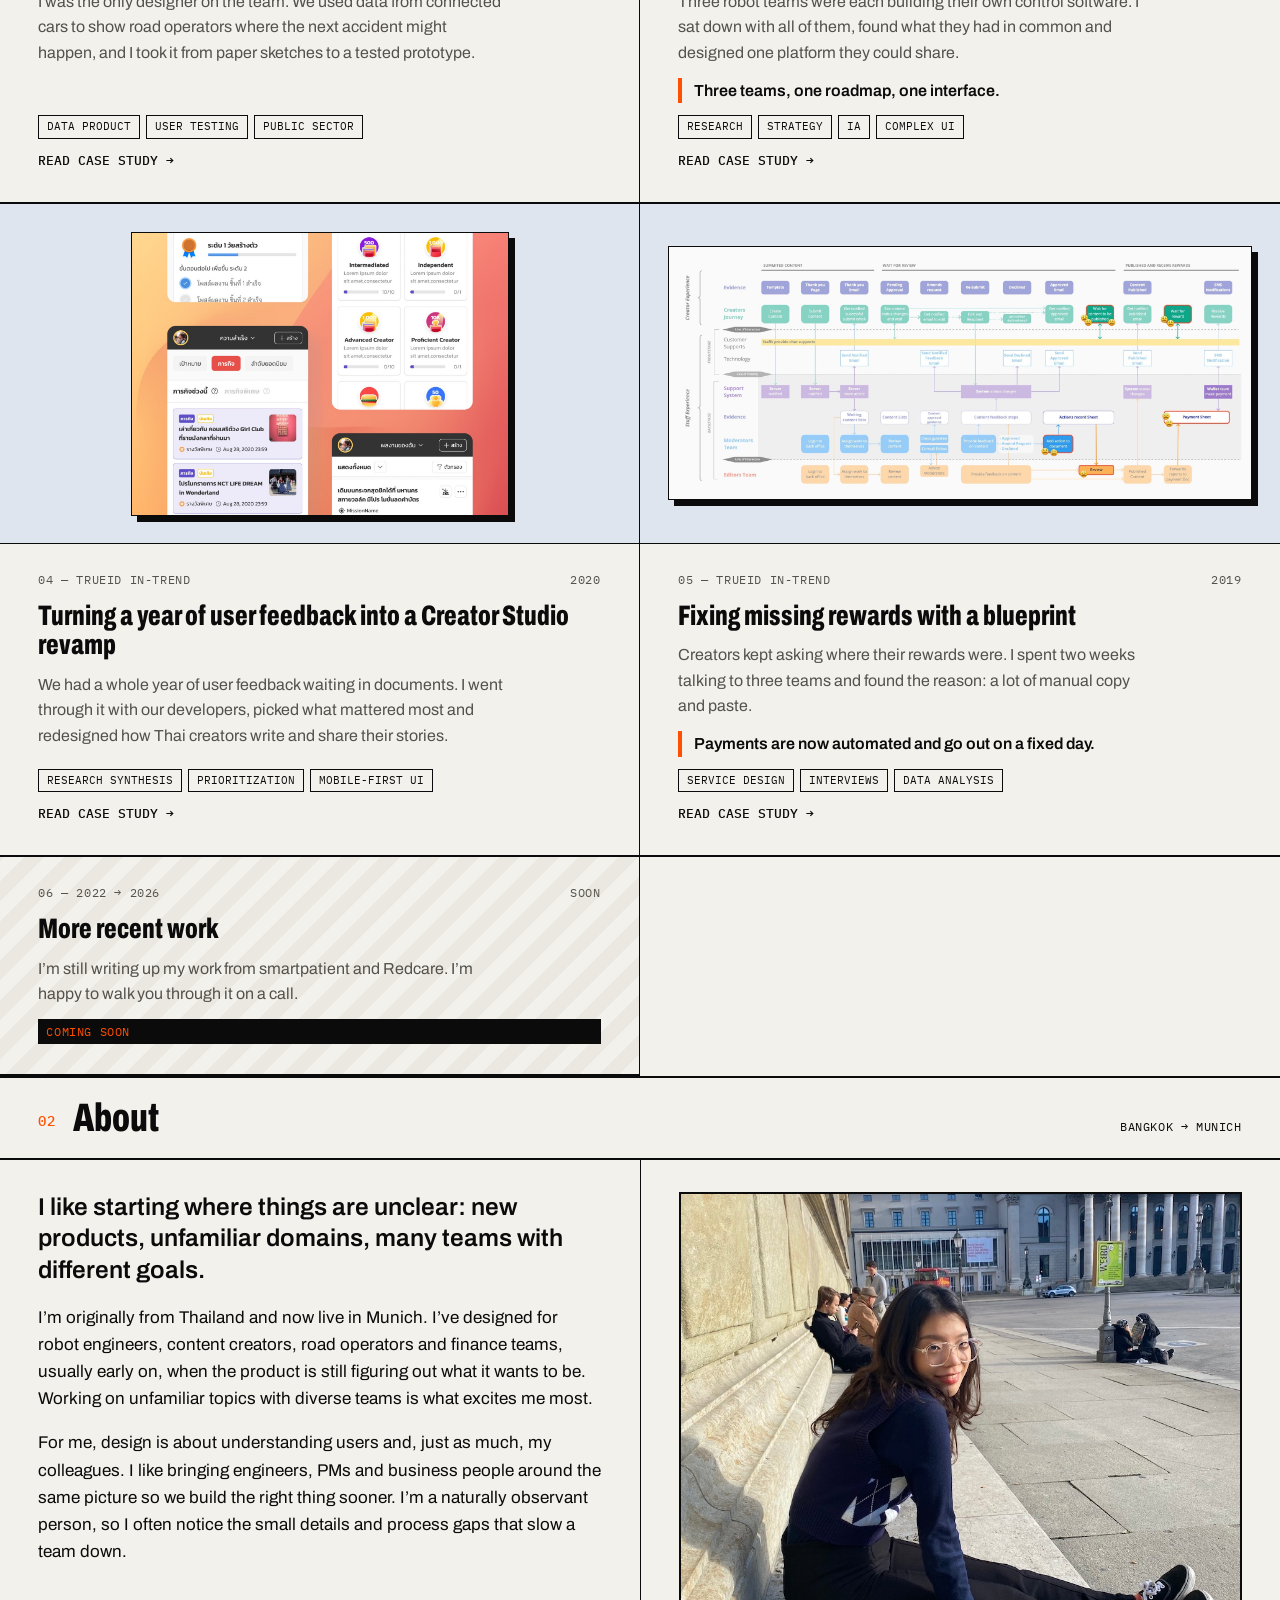
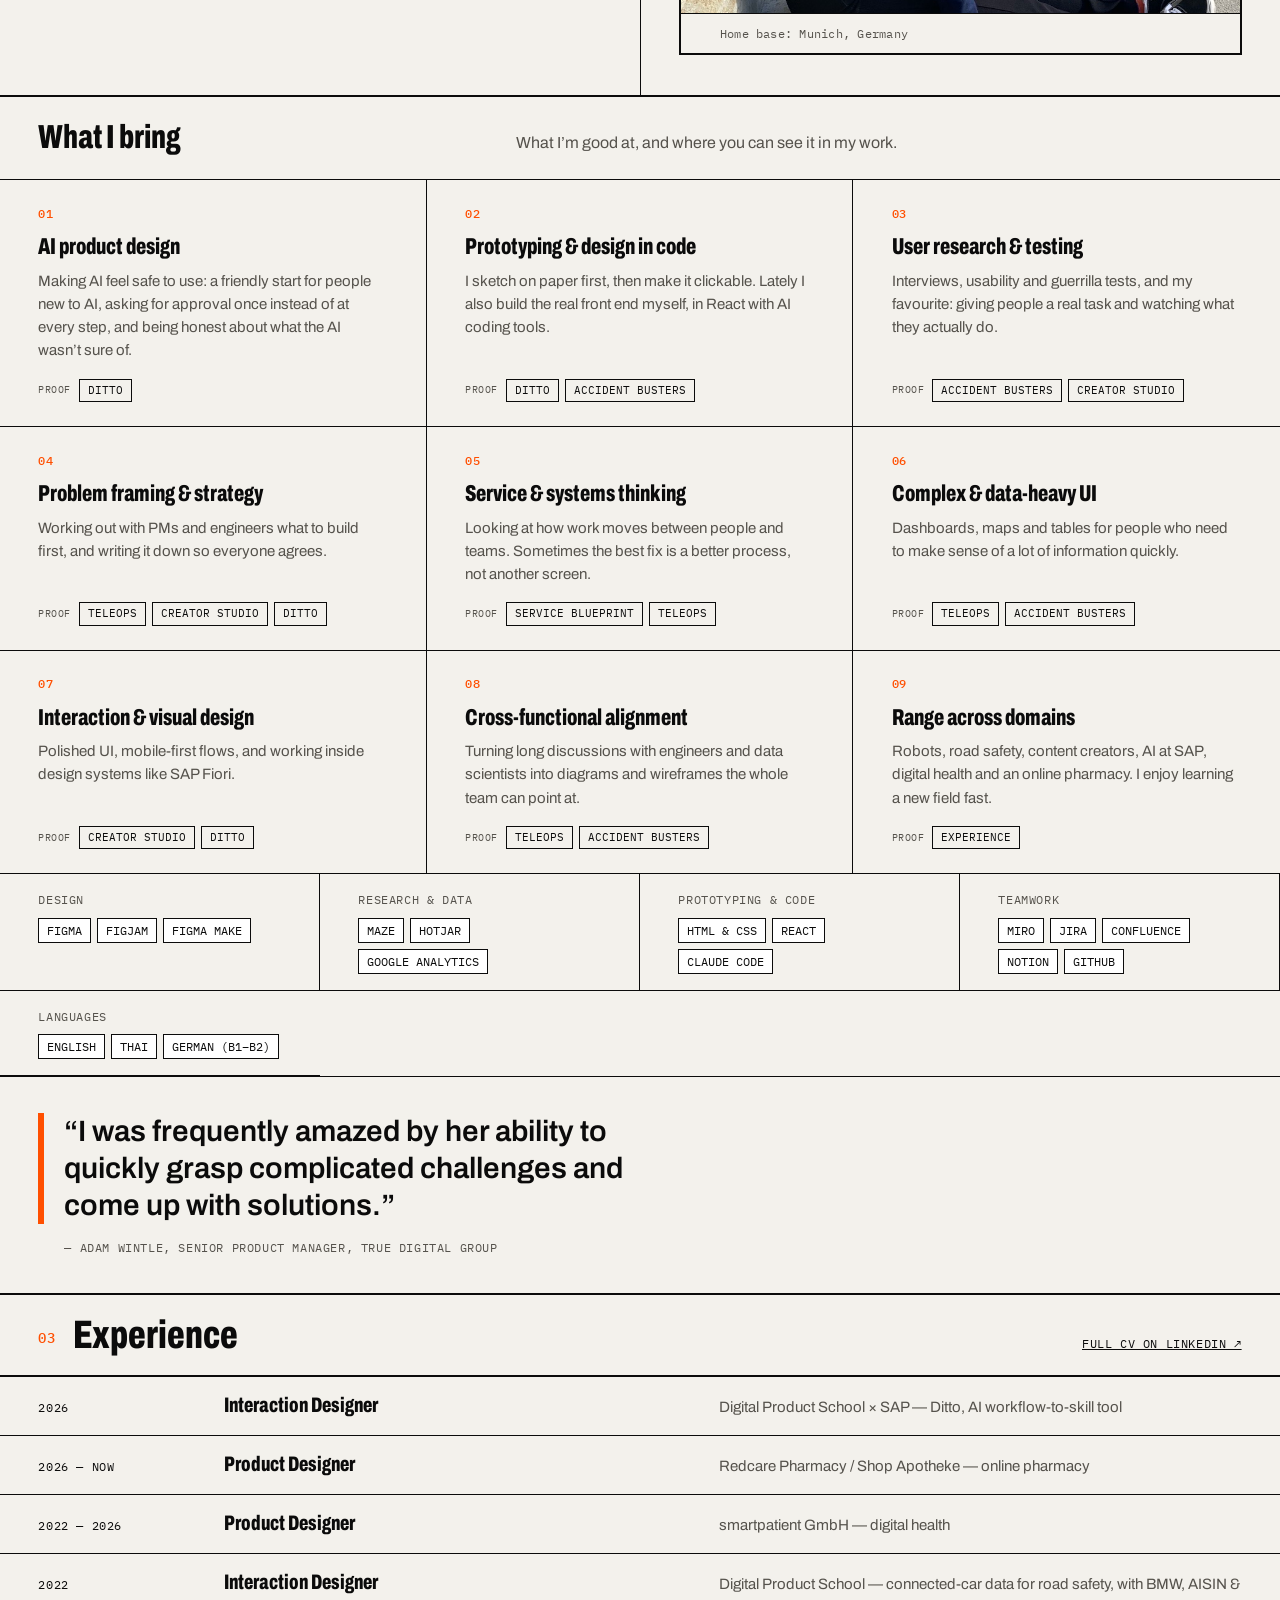
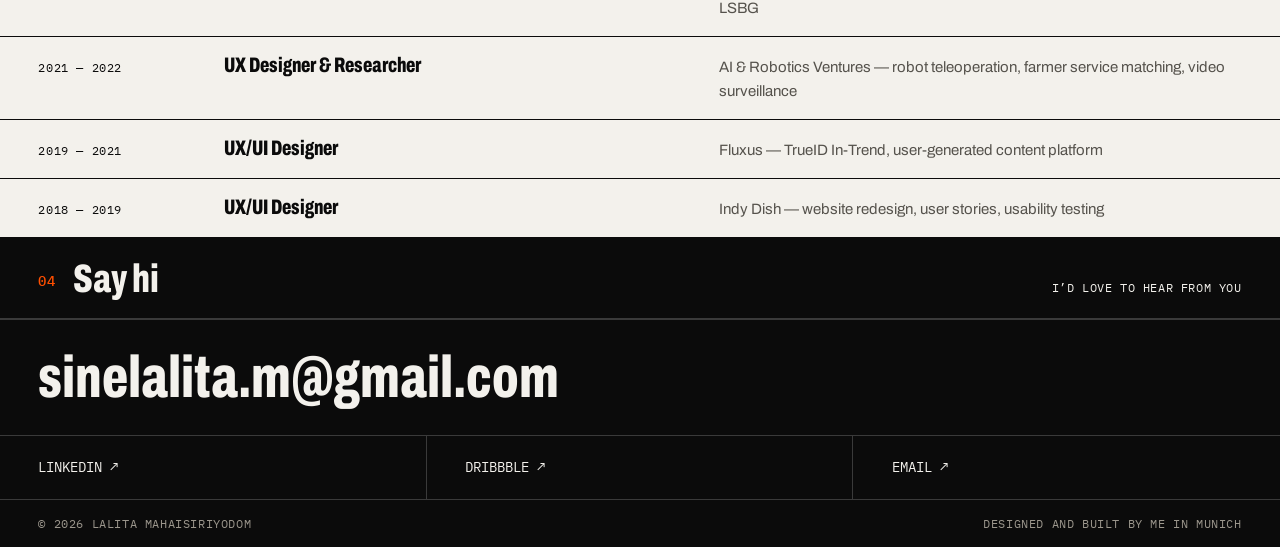
==== commit de5e874c: "Titles: action-led project titles from Figma review (Blueprint keeps its title) Co-Authored-By: Clau" ====
--- a/index.html
+++ b/index.html
@@ -57,7 +57,7 @@
           <div class="card-img"><img src="img/ditto-welcome.png" alt="Ditto welcome page: Optimize your workflow" /></div>
           <div class="card-body">
             <div class="card-meta mono"><span>01 — Digital Product School × SAP</span><span>2026</span></div>
-            <h3>Teach AI your job, without knowing AI</h3>
+            <h3>Redesigning an AI tool for people who are new to AI</h3>
             <p>You show Ditto a task once, and it writes it up for your colleagues and as a skill for your AI assistant. I joined the team late, designed it for people who are a bit scared of AI, and built the screens in code myself.</p>
             <p class="impact">Two design rounds and showditto.de, live in about 2.5 weeks.</p>
             <div class="tags"><span>AI / agents</span><span>Interaction design</span><span>Design in code</span></div>
@@ -69,7 +69,7 @@
           <div class="card-img"><img src="img/ab-final-map.jpg" alt="Accident Busters map of danger zones with a ranked list of streets" /></div>
           <div class="card-body">
             <div class="card-meta mono"><span>02 — Digital Product School × BMW, AISIN, LSBG</span><span>2022</span></div>
-            <h3>Find the danger before the accident</h3>
+            <h3>From paper sketches to a tested danger-zone map for road operators</h3>
             <p>I was the only designer on the team. We used data from connected cars to show road operators where the next accident might happen, and I took it from paper sketches to a tested prototype.</p>
             <div class="tags"><span>Data product</span><span>User testing</span><span>Public sector</span></div>
             <span class="go">Read case study →</span>
@@ -80,7 +80,7 @@
           <div class="card-img"><img src="img/teleops-hero.jpg" alt="Dark teleoperation dashboard showing a live drone camera feed and robot telemetry" /></div>
           <div class="card-body">
             <div class="card-meta mono"><span>03 — AI &amp; Robotics Ventures</span><span>2021</span></div>
-            <h3>One platform to drive every robot</h3>
+            <h3>Researching three robot teams to design one shared platform</h3>
             <p>Three robot teams were each building their own control software. I sat down with all of them, found what they had in common and designed one platform they could share.</p>
             <p class="impact">Three teams, one roadmap, one interface.</p>
             <div class="tags"><span>Research</span><span>Strategy</span><span>IA</span><span>Complex UI</span></div>
@@ -92,7 +92,7 @@
           <div class="card-img"><img src="img/intrend-hero.jpg" alt="Mobile and desktop screens of the In-Trend creator studio" /></div>
           <div class="card-body">
             <div class="card-meta mono"><span>04 — TrueID In-Trend</span><span>2020</span></div>
-            <h3>Creator Studio revamp</h3>
+            <h3>Turning a year of user feedback into a Creator Studio revamp</h3>
             <p>We had a whole year of user feedback waiting in documents. I went through it with our developers, picked what mattered most and redesigned how Thai creators write and share their stories.</p>
             <div class="tags"><span>Research synthesis</span><span>Prioritization</span><span>Mobile-first UI</span></div>
             <span class="go">Read case study →</span>
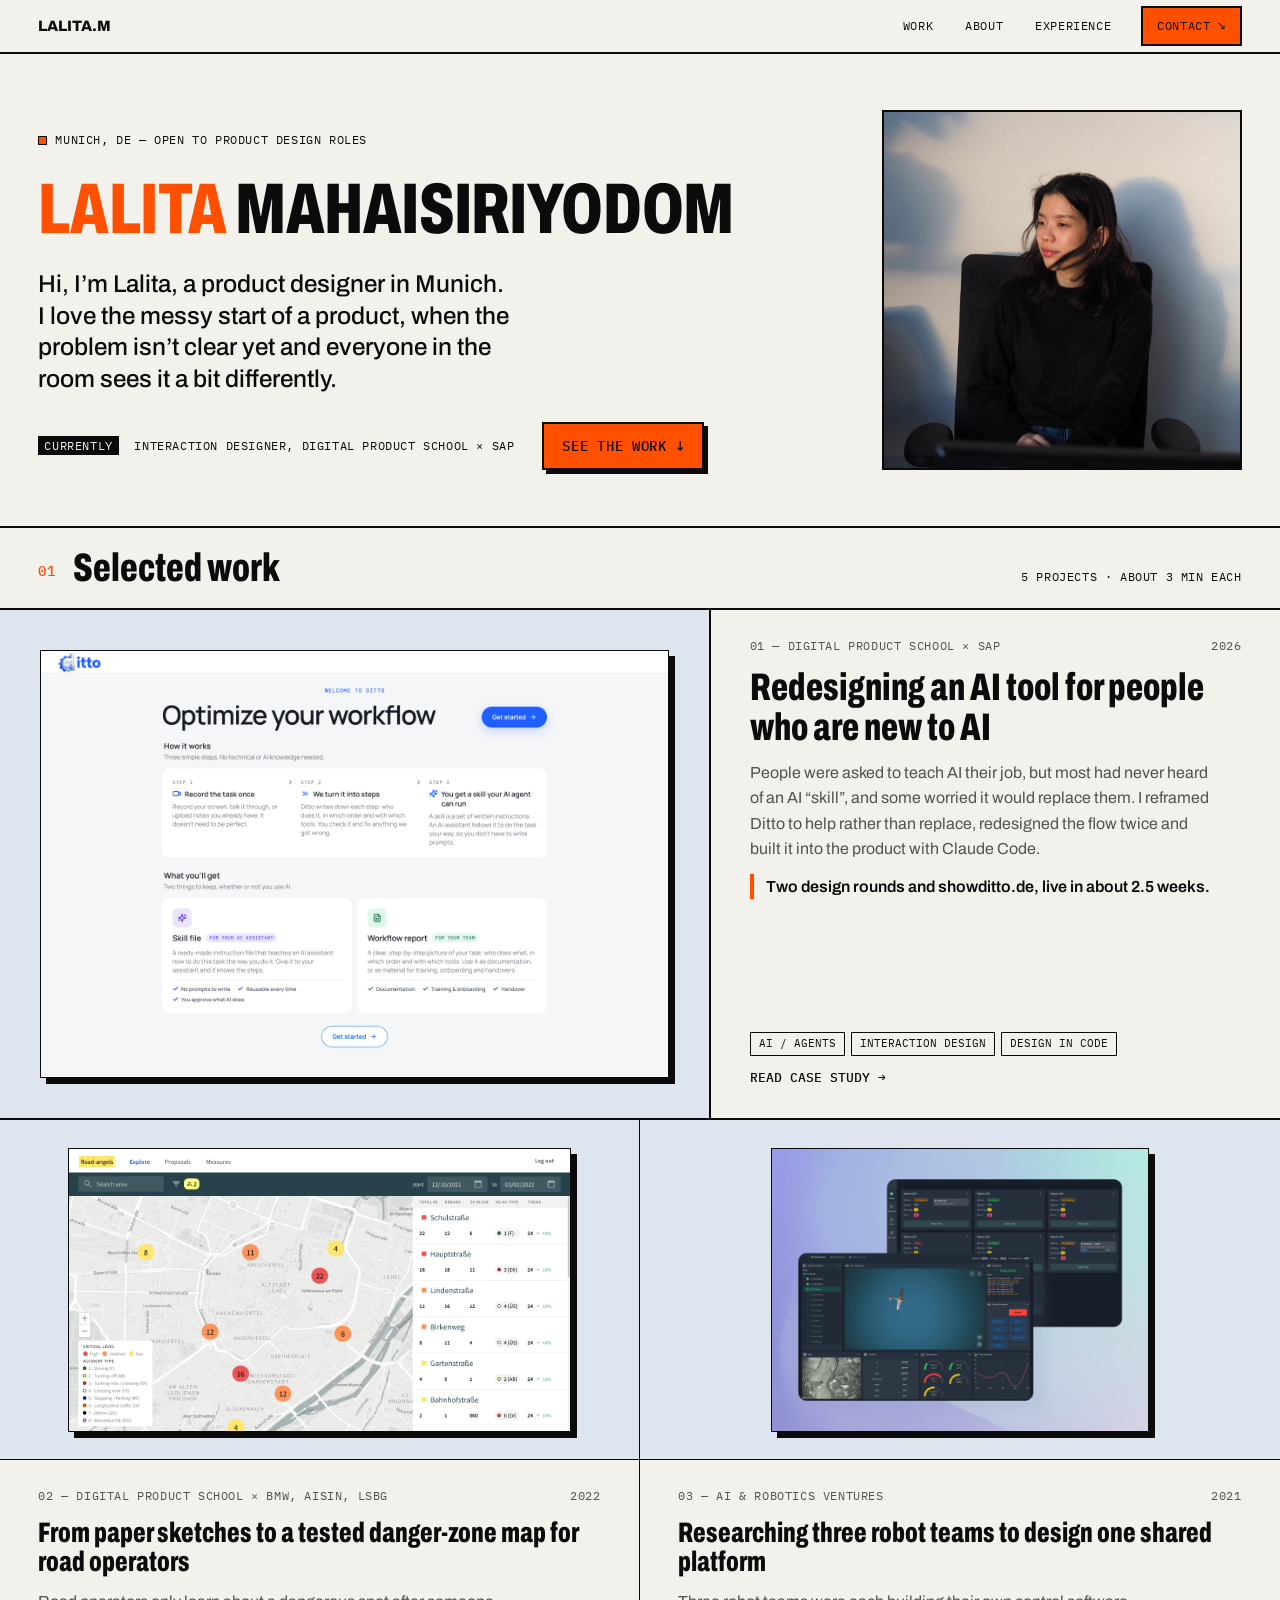
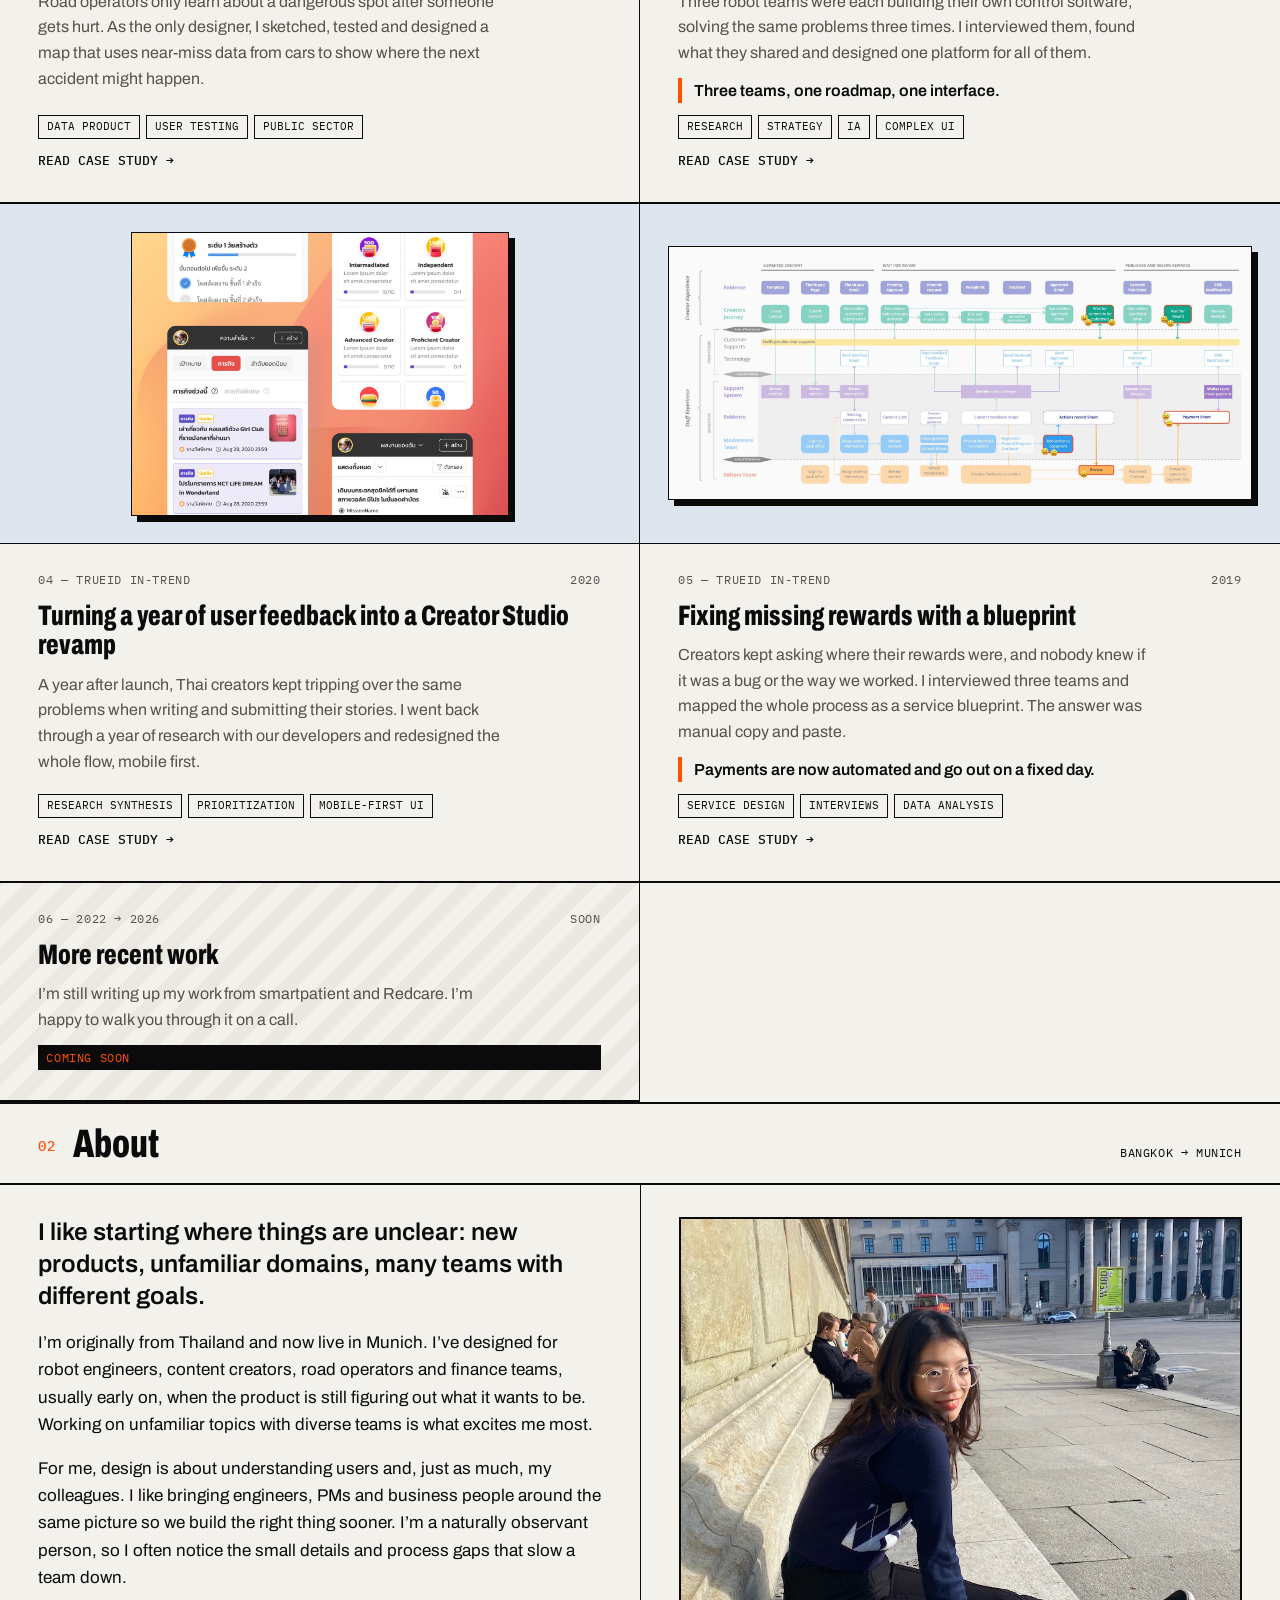
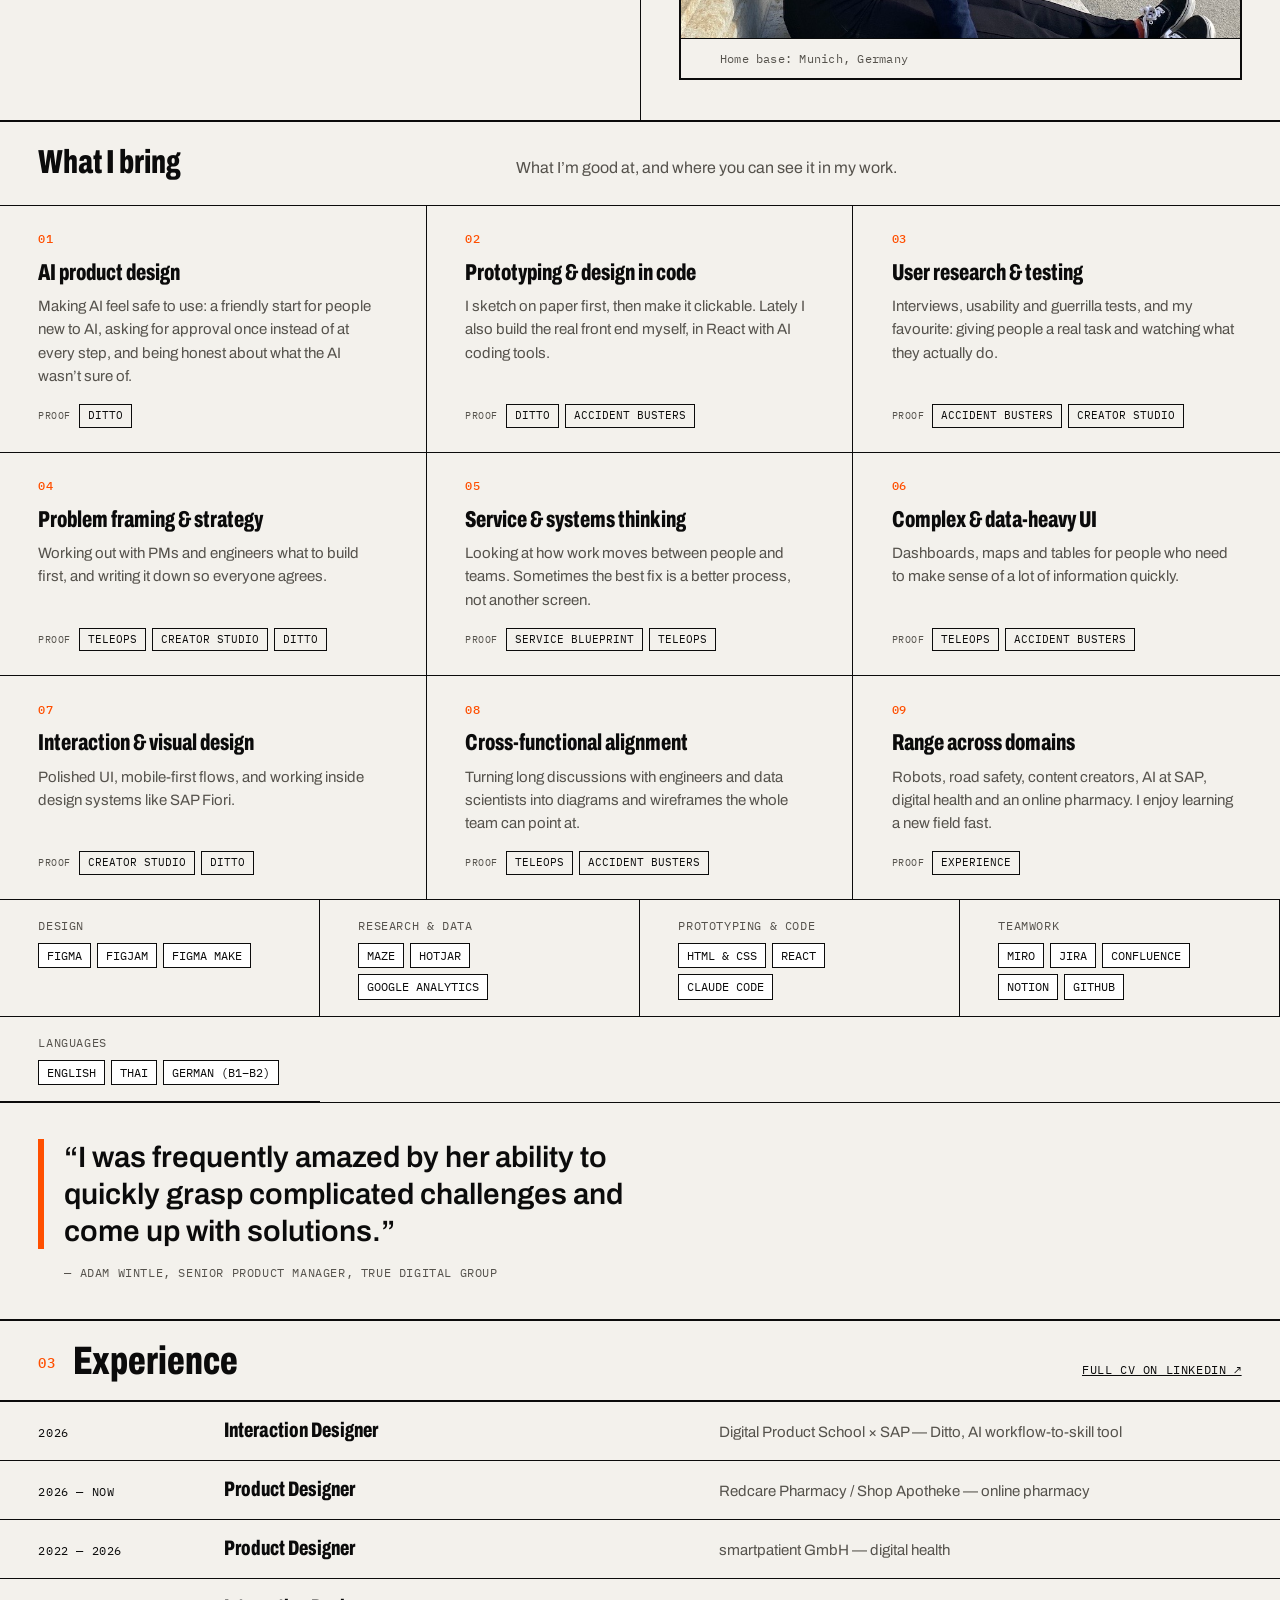
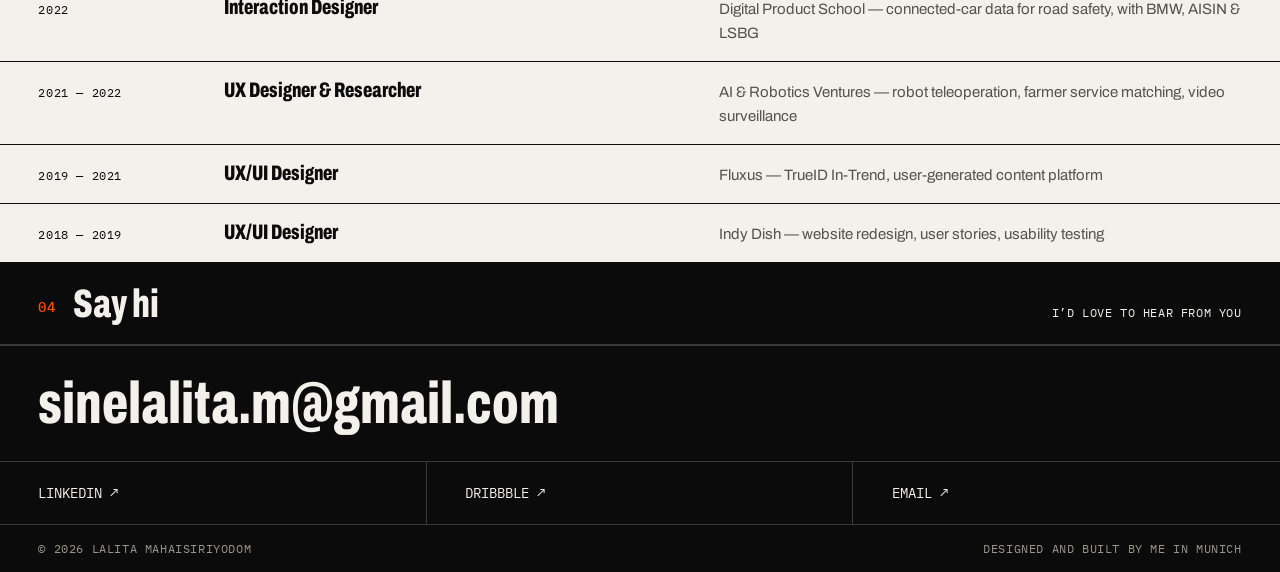
==== commit 98944905: "Card and intro text: lead with the problem, then what I did (from Figma review) Co-Authored-By: Clau" ====
--- a/index.html
+++ b/index.html
@@ -58,7 +58,7 @@
           <div class="card-body">
             <div class="card-meta mono"><span>01 — Digital Product School × SAP</span><span>2026</span></div>
             <h3>Redesigning an AI tool for people who are new to AI</h3>
-            <p>You show Ditto a task once, and it writes it up for your colleagues and as a skill for your AI assistant. I joined the team late, designed it for people who are a bit scared of AI, and built the screens in code myself.</p>
+            <p>People were asked to teach AI their job, but most had never heard of an AI “skill”, and some worried it would replace them. I reframed Ditto to help rather than replace, redesigned the flow twice and built it into the product with Claude Code.</p>
             <p class="impact">Two design rounds and showditto.de, live in about 2.5 weeks.</p>
             <div class="tags"><span>AI / agents</span><span>Interaction design</span><span>Design in code</span></div>
             <span class="go">Read case study →</span>
@@ -70,7 +70,7 @@
           <div class="card-body">
             <div class="card-meta mono"><span>02 — Digital Product School × BMW, AISIN, LSBG</span><span>2022</span></div>
             <h3>From paper sketches to a tested danger-zone map for road operators</h3>
-            <p>I was the only designer on the team. We used data from connected cars to show road operators where the next accident might happen, and I took it from paper sketches to a tested prototype.</p>
+            <p>Road operators only learn about a dangerous spot after someone gets hurt. As the only designer, I sketched, tested and designed a map that uses near-miss data from cars to show where the next accident might happen.</p>
             <div class="tags"><span>Data product</span><span>User testing</span><span>Public sector</span></div>
             <span class="go">Read case study →</span>
           </div>
@@ -81,7 +81,7 @@
           <div class="card-body">
             <div class="card-meta mono"><span>03 — AI &amp; Robotics Ventures</span><span>2021</span></div>
             <h3>Researching three robot teams to design one shared platform</h3>
-            <p>Three robot teams were each building their own control software. I sat down with all of them, found what they had in common and designed one platform they could share.</p>
+            <p>Three robot teams were each building their own control software, solving the same problems three times. I interviewed them, found what they shared and designed one platform for all of them.</p>
             <p class="impact">Three teams, one roadmap, one interface.</p>
             <div class="tags"><span>Research</span><span>Strategy</span><span>IA</span><span>Complex UI</span></div>
             <span class="go">Read case study →</span>
@@ -93,7 +93,7 @@
           <div class="card-body">
             <div class="card-meta mono"><span>04 — TrueID In-Trend</span><span>2020</span></div>
             <h3>Turning a year of user feedback into a Creator Studio revamp</h3>
-            <p>We had a whole year of user feedback waiting in documents. I went through it with our developers, picked what mattered most and redesigned how Thai creators write and share their stories.</p>
+            <p>A year after launch, Thai creators kept tripping over the same problems when writing and submitting their stories. I went back through a year of research with our developers and redesigned the whole flow, mobile first.</p>
             <div class="tags"><span>Research synthesis</span><span>Prioritization</span><span>Mobile-first UI</span></div>
             <span class="go">Read case study →</span>
           </div>
@@ -104,7 +104,7 @@
           <div class="card-body">
             <div class="card-meta mono"><span>05 — TrueID In-Trend</span><span>2019</span></div>
             <h3>Fixing missing rewards with a blueprint</h3>
-            <p>Creators kept asking where their rewards were. I spent two weeks talking to three teams and found the reason: a lot of manual copy and paste.</p>
+            <p>Creators kept asking where their rewards were, and nobody knew if it was a bug or the way we worked. I interviewed three teams and mapped the whole process as a service blueprint. The answer was manual copy and paste.</p>
             <p class="impact">Payments are now automated and go out on a fixed day.</p>
             <div class="tags"><span>Service design</span><span>Interviews</span><span>Data analysis</span></div>
             <span class="go">Read case study →</span>
